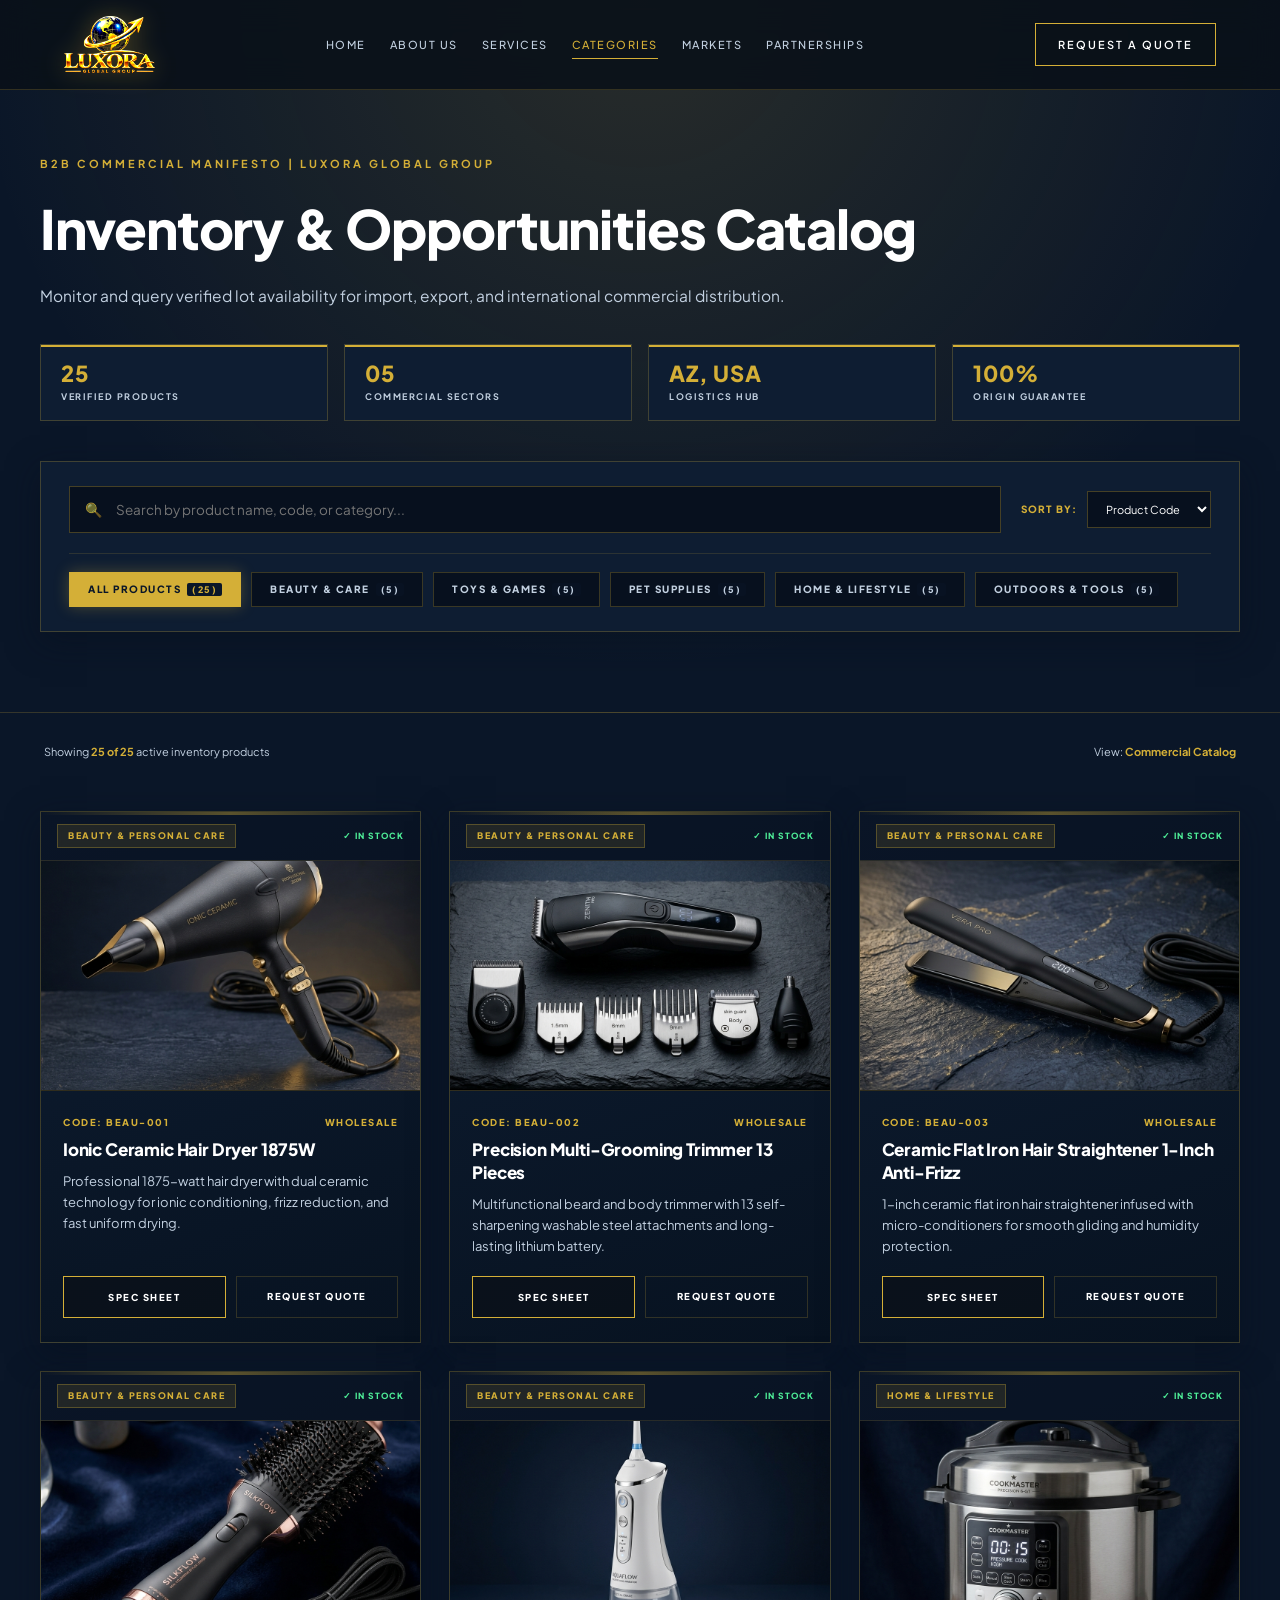
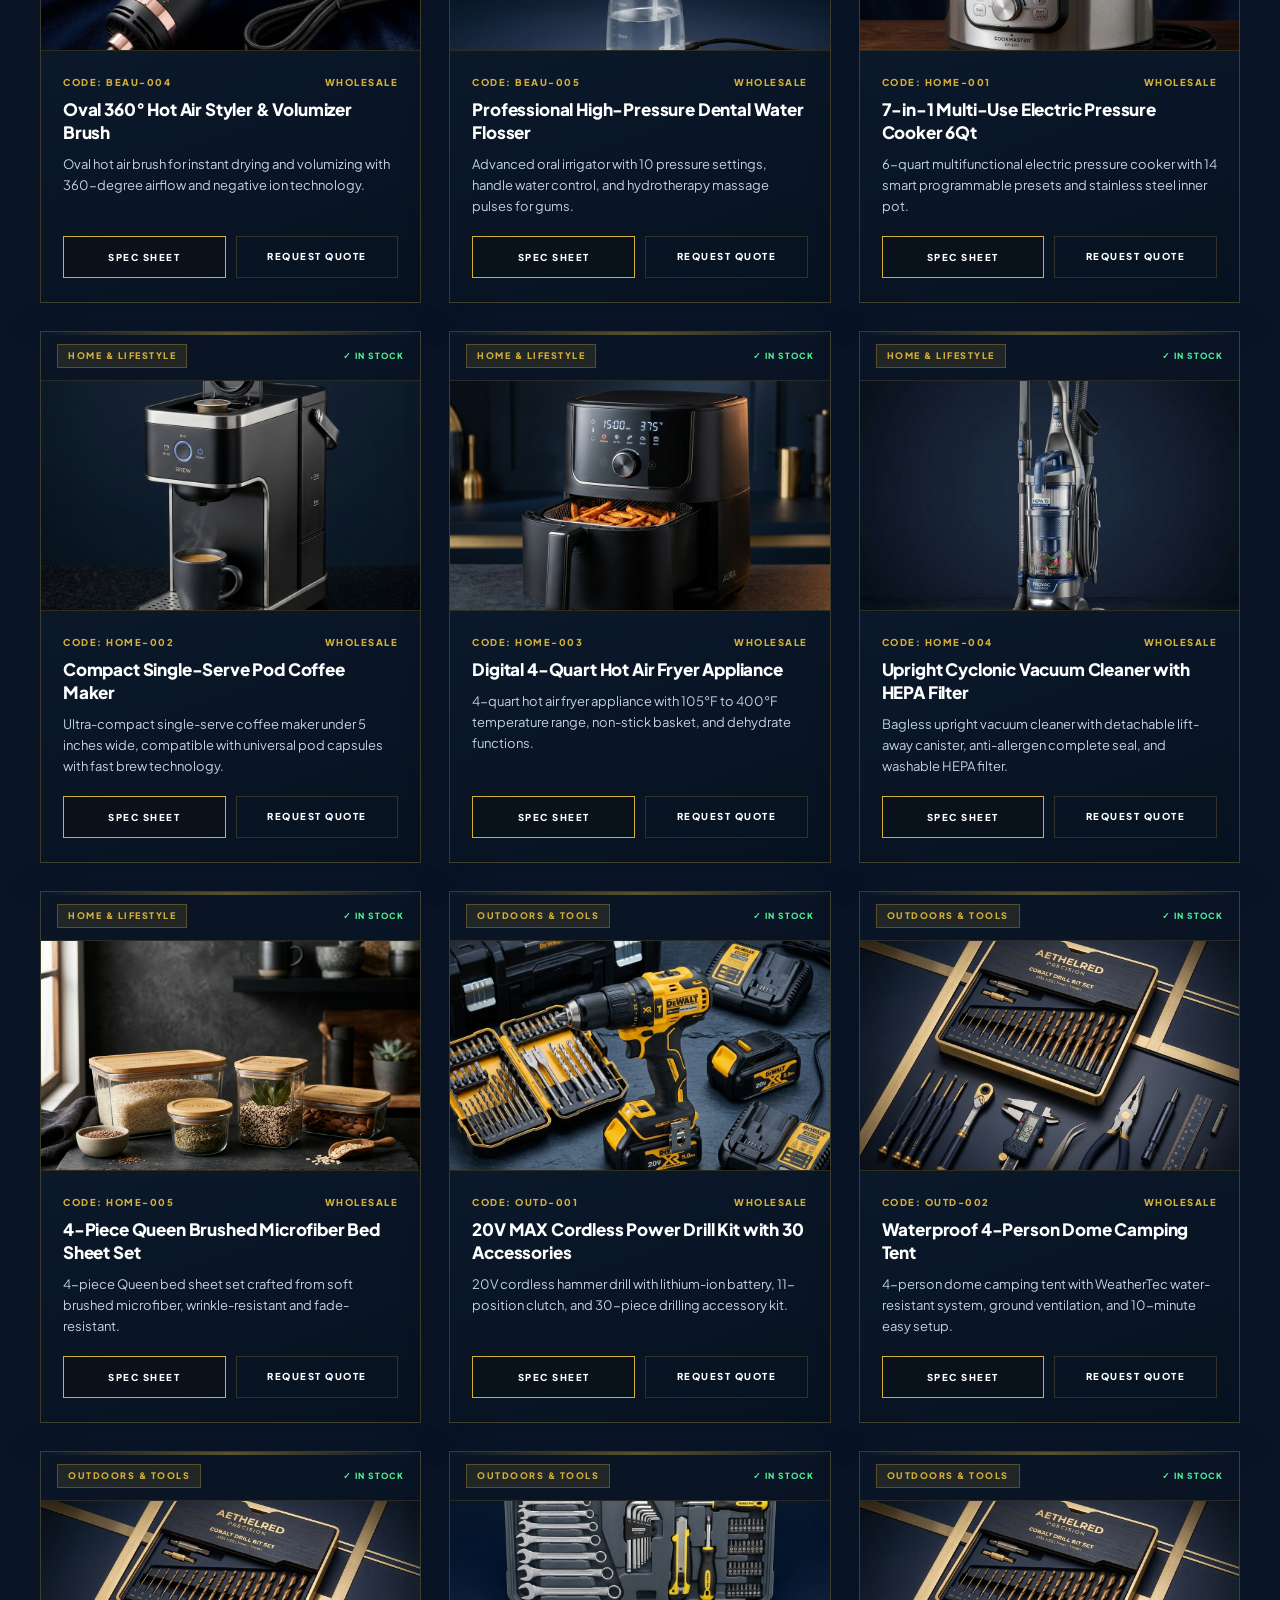
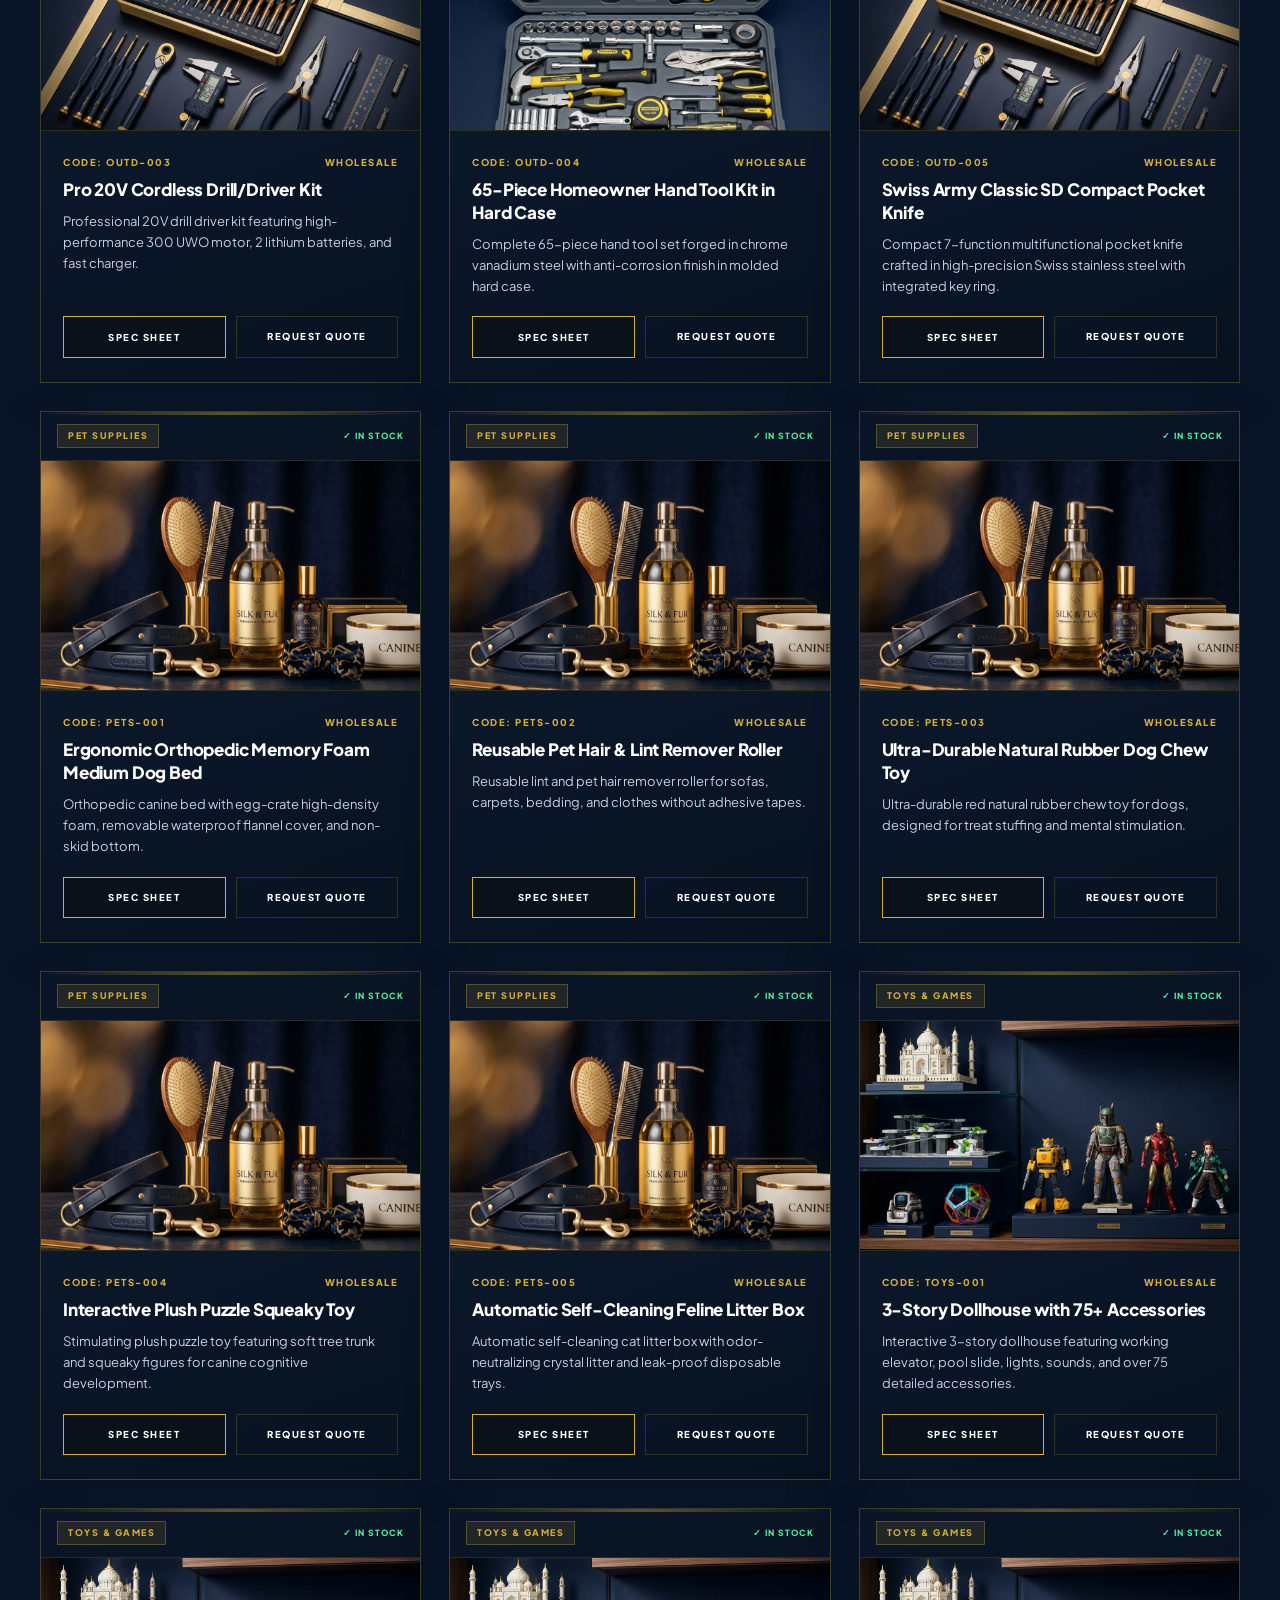
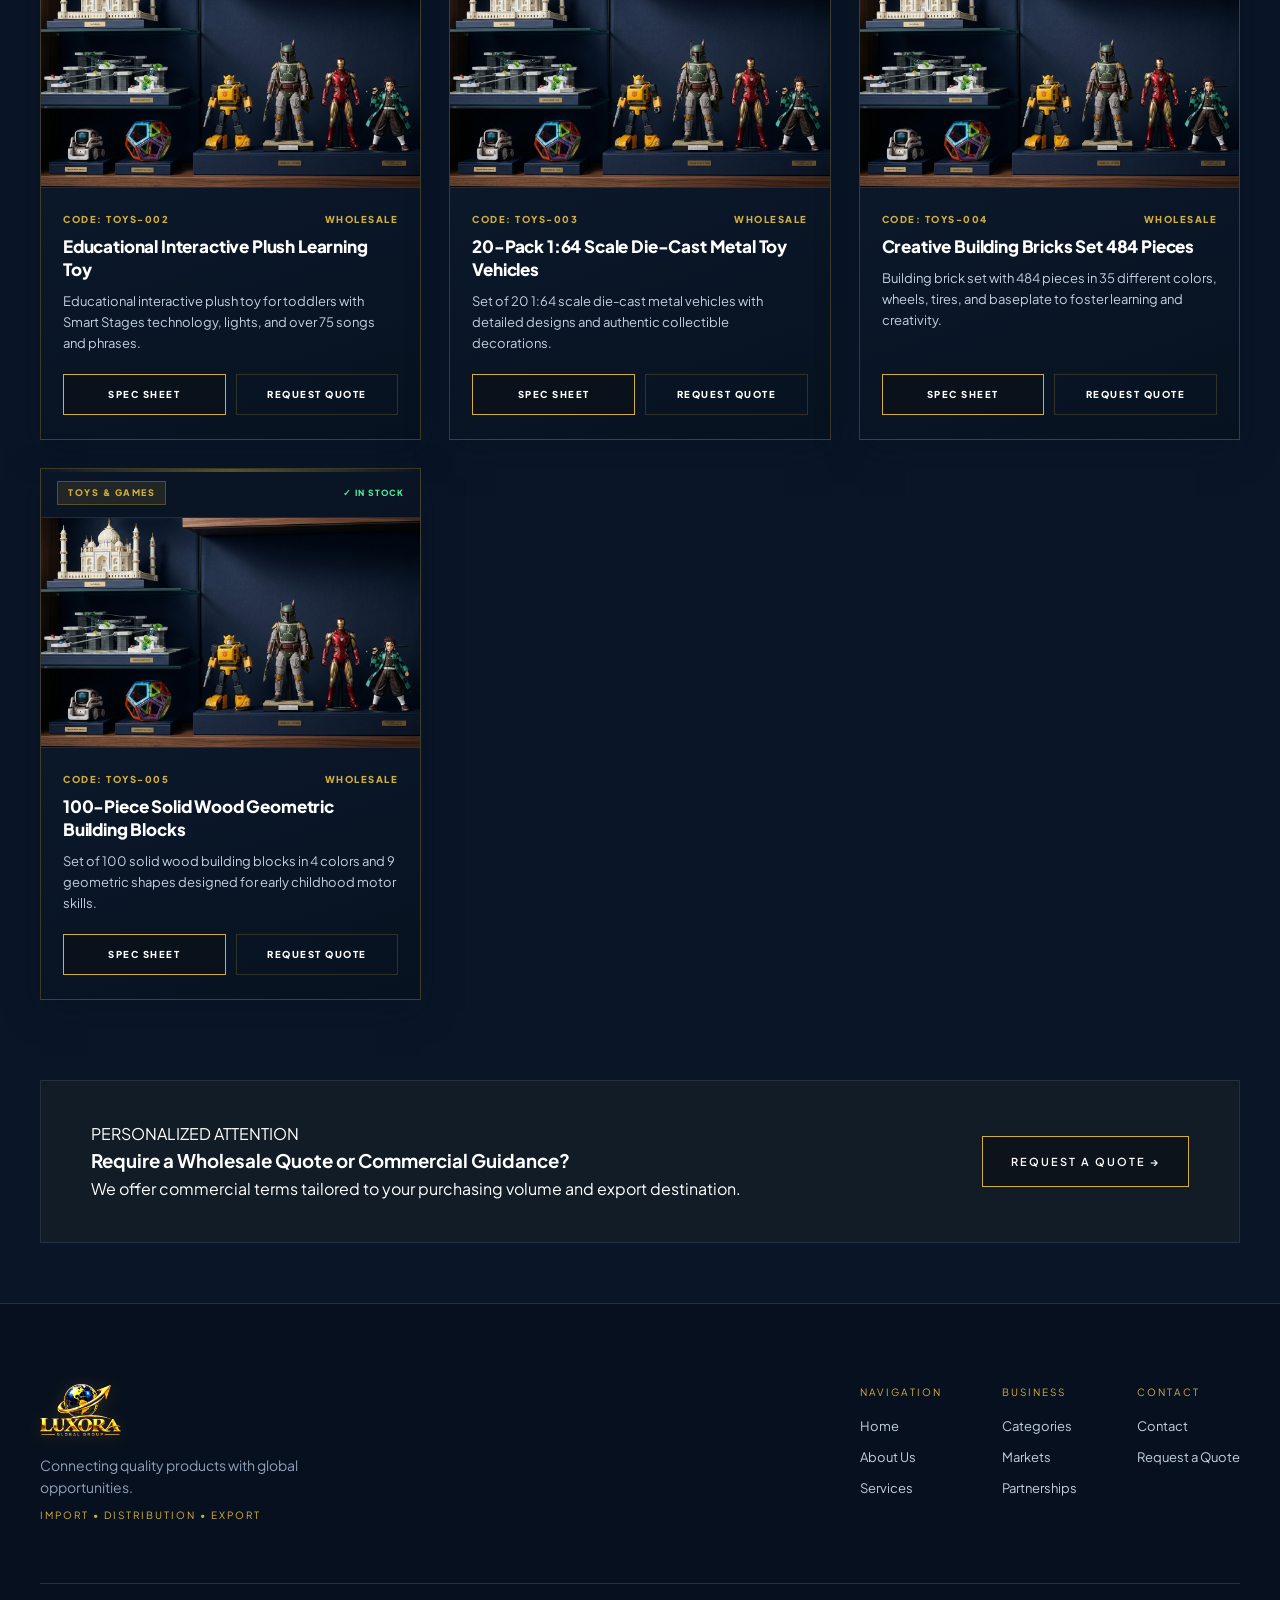
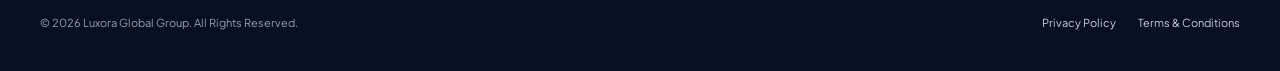
==== catalog.html @ 6895c89e "Deploy Luxora Global Group website with Vercel configuration" ====
<!DOCTYPE html>
<html lang="en">
<head>
    <meta charset="UTF-8">
    <meta name="viewport" content="width=device-width, initial-scale=1.0">
    <title>Commercial Product Catalog | Luxora Global Group</title>
    <meta name="description" content="Explore verified wholesale inventory product lots available for international distribution and export across Beauty, Toys, Pet Supplies, Home & Lifestyle, and Tools.">
    <link rel="preconnect" href="https://fonts.googleapis.com">
    <link rel="preconnect" href="https://fonts.gstatic.com" crossorigin>
    <link href="https://fonts.googleapis.com/css2?family=Plus+Jakarta+Sans:wght@400;500;600;700;800&display=swap" rel="stylesheet">
    <link rel="stylesheet" href="css/style.css">
</head>
<body>

    <!-- =========================================
         NAVBAR
    ========================================== -->
    <header class="navbar" id="navbar">
        <a href="index.html" class="logo">
            <img src="assets/logo.png" alt="Luxora Global Group">
        </a>

        <nav class="nav-links">
            <a href="index.html#home">HOME</a>
            <a href="index.html#about">ABOUT US</a>
            <a href="index.html#services">SERVICES</a>
            <a href="catalog.html" class="active">CATEGORIES</a>
            <a href="index.html#markets">MARKETS</a>
            <a href="index.html#partners">PARTNERSHIPS</a>
        </nav>

        <a href="contact.html" class="nav-cta">
            REQUEST A QUOTE
        </a>

        <button class="menu-toggle" id="menuToggle" aria-label="Open menu" aria-expanded="false">
            <span></span>
            <span></span>
        </button>
    </header>

    <!-- =========================================
         MOBILE MENU
    ========================================== -->
    <div class="mobile-menu" id="mobileMenu">
        <a href="index.html#home">HOME</a>
        <a href="index.html#about">ABOUT US</a>
        <a href="index.html#services">SERVICES</a>
        <a href="catalog.html">CATEGORIES</a>
        <a href="index.html#markets">MARKETS</a>
        <a href="index.html#partners">PARTNERSHIPS</a>
        <a href="contact.html" class="mobile-cta">
            REQUEST A QUOTE
        </a>
    </div>

    <main>
        <!-- CATALOG HERO SECTION -->
        <section class="catalog-hero">
            <div class="section-container">
                <span class="section-number">B2B COMMERCIAL MANIFESTO | LUXORA GLOBAL GROUP</span>
                <h1>
                    Inventory & Opportunities Catalog
                </h1>
                <p style="color: var(--gray-light); max-width: 800px; margin-top: 12px; font-size: 15.5px; line-height: 1.7;">
                    Monitor and query verified lot availability for import, export, and international commercial distribution.
                </p>

                <!-- KPI COUNTER BAR -->
                <div class="catalog-stats-row">
                    <div class="catalog-stat-card">
                        <div class="catalog-stat-val">25</div>
                        <div class="catalog-stat-lbl">Verified Products</div>
                    </div>
                    <div class="catalog-stat-card">
                        <div class="catalog-stat-val">05</div>
                        <div class="catalog-stat-lbl">Commercial Sectors</div>
                    </div>
                    <div class="catalog-stat-card">
                        <div class="catalog-stat-val">AZ, USA</div>
                        <div class="catalog-stat-lbl">Logistics Hub</div>
                    </div>
                    <div class="catalog-stat-card">
                        <div class="catalog-stat-val">100%</div>
                        <div class="catalog-stat-lbl">Origin Guarantee</div>
                    </div>
                </div>

                <!-- COMMERCIAL CONTROL CONSOLE TOOLBAR -->
                <div class="catalog-toolbar">
                    <div class="catalog-toolbar-top">
                        <div class="search-box">
                            <input type="text" id="searchInput" placeholder="Search by product name, code, or category..." aria-label="Search products">
                        </div>
                        <div class="catalog-sort-box">
                            <label for="sortSelect">Sort by:</label>
                            <select id="sortSelect">
                                <option value="sku">Product Code</option>
                                <option value="name">Name (A-Z)</option>
                                <option value="category">Category</option>
                            </select>
                        </div>
                    </div>

                    <div class="category-pills" id="categoryPills">
                        <!-- Category pills dynamically rendered by js/catalog.js -->
                    </div>
                </div>
            </div>
        </section>

        <!-- PRODUCTS SECTION -->
        <section class="section" style="padding-top: 30px;">
            <div class="section-container">
                <!-- STATUS BAR -->
                <div class="catalog-status-bar">
                    <span id="resultsCount">Showing <strong>25 of 25</strong> available products</span>
                    <span>View: <strong>Commercial Catalog</strong></span>
                </div>

                <div class="catalog-grid" id="catalogGrid">
                    <!-- Products dynamically rendered by js/catalog.js -->
                </div>

                <!-- COMMERCIAL QUOTE CALLOUT BANNER -->
                <div class="categories-cta" style="margin-top: 40px; margin-bottom: 60px;">
                    <div class="categories-cta-content">
                        <span class="categories-badge">PERSONALIZED ATTENTION</span>
                        <h3>Require a Wholesale Quote or Commercial Guidance?</h3>
                        <p>We offer commercial terms tailored to your purchasing volume and export destination.</p>
                    </div>
                    <a href="contact.html" class="btn btn-primary">REQUEST A QUOTE →</a>
                </div>
            </div>
        </section>
    </main>

    <!-- SPECIFICATION SHEET & PRODUCT DETAIL MODAL -->
    <div class="datasheet-modal" id="datasheetModal" role="dialog" aria-modal="true">
        <div class="modal-content">
            <button class="close-modal" id="closeModal" aria-label="Close specification sheet">&times;</button>

            <div style="display: flex; justify-content: space-between; align-items: center; border-bottom: 1px solid rgba(212, 175, 55, 0.25); padding-bottom: 12px; margin-bottom: 20px;">
                <span style="font-family: var(--font-mono); font-size: 10px; font-weight: 800; color: var(--gold); letter-spacing: 2px; text-transform: uppercase;">
                    B2B INVENTORY SPECIFICATION SHEET
                </span>
                <span style="font-family: var(--font-mono); font-size: 10px; font-weight: 800; color: var(--white); background: rgba(212, 175, 55, 0.15); border: 1px solid rgba(212, 175, 55, 0.3); padding: 3px 8px;" id="modalSku">
                    SKU-0000
                </span>
            </div>
            
            <div class="modal-img-container">
                <img id="modalImg" src="" alt="Product image">
            </div>

            <div class="modal-header">
                <h2 style="color: var(--white); font-size: 22px; font-family: var(--font-serif); font-weight: 800; margin-top: 4px; line-height: 1.3;" id="modalTitle">
                    Product Name
                </h2>
            </div>
            
            <p style="color: var(--gray-light); font-size: 13.5px; line-height: 1.6; margin-bottom: 20px;" id="modalDesc">
                Full description of inventory product.
            </p>
            
            <table class="modal-table">
                <tbody>
                    <tr>
                        <th>Commercial Category</th>
                        <td id="modalCategory">-</td>
                    </tr>
                    <tr>
                        <th>Internal Product Code</th>
                        <td id="modalCodeDisplay">-</td>
                    </tr>
                    <tr>
                        <th>ASIN / Ref Number</th>
                        <td id="modalAsin">-</td>
                    </tr>
                    <tr>
                        <th>Factory Condition</th>
                        <td id="modalCondition">New / Factory Sealed</td>
                    </tr>
                    <tr>
                        <th>Commercial Packaging</th>
                        <td id="modalPackaging">Original Distribution Box</td>
                    </tr>
                    <tr>
                        <th>Availability</th>
                        <td style="color: var(--gold); font-weight: 700;">Verified Inventory in Dispatch Center</td>
                    </tr>
                    <tr>
                        <th>Commercial Terms</th>
                        <td>Wholesale Sale / International Export</td>
                    </tr>
                </tbody>
            </table>

            <div style="margin-top: 25px; display: flex; gap: 15px;">
                <a href="contact.html" id="modalQuoteBtn" class="btn btn-primary" style="flex: 1; text-align: center; font-family: var(--font-mono); font-size: 10.5px; letter-spacing: 1.5px;">
                    REQUEST QUOTE FOR THIS LOT →
                </a>
            </div>
        </div>
    </div>

    <!-- =========================================
         FOOTER
    ========================================== -->
    <footer class="footer">
        <div class="section-container">
            <div class="footer-top">
                <div class="footer-brand">
                    <img src="assets/logo.png" alt="Luxora Global Group">
                    <p>
                        Connecting quality products with global opportunities.
                    </p>
                    <span style="display: block; margin-top: 8px; color: var(--gold); font-size: 10px; letter-spacing: 2px; text-transform: uppercase;">
                        IMPORT • DISTRIBUTION • EXPORT
                    </span>
                </div>

                <div class="footer-links">
                    <div>
                        <span>NAVIGATION</span>
                        <a href="index.html#home">Home</a>
                        <a href="index.html#about">About Us</a>
                        <a href="index.html#services">Services</a>
                    </div>

                    <div>
                        <span>BUSINESS</span>
                        <a href="catalog.html">Categories</a>
                        <a href="index.html#markets">Markets</a>
                        <a href="index.html#partners">Partnerships</a>
                    </div>

                    <div>
                        <span>CONTACT</span>
                        <a href="contact.html">Contact</a>
                        <a href="contact.html">Request a Quote</a>
                    </div>
                </div>
            </div>

            <div class="footer-bottom">
                <span>
                    © 2026 Luxora Global Group. All Rights Reserved.
                </span>
                <div>
                    <a href="#">Privacy Policy</a>
                    <a href="#">Terms & Conditions</a>
                </div>
            </div>
        </div>
    </footer>

    <script src="js/main.js"></script>
    <script src="js/catalog.js"></script>
</body>
</html>
---- css/style.css ----
@import url('https://fonts.googleapis.com/css2?family=Plus+Jakarta+Sans:wght@400;500;600;700;800&display=swap');

/* =========================================
   MARITIME MANIFEST & TRADE GRID DESIGN SYSTEM
   100% Unified Corporate Typography: Plus Jakarta Sans
========================================= */

:root {
    /* Official Luxora Business Card Deep Royal Midnight Navy */
    --black: #0a1628;
    --black-soft: #07101e;
    --black-card: #0e1d32;

    /* Text System */
    --white: #ffffff;
    --gray: #8ea0b8;
    --gray-light: #c2d0e0;

    /* Official Luxora Business Card Gold Accent */
    --gold: #d4af37;
    --gold-light: #e5c365;

    /* Official Business Card Hairline Dividers */
    --border: rgba(212, 175, 55, 0.2);

    --container: 1280px;

    /* 100% UNIFIED FONT SYSTEM */
    --font-serif: 'Plus Jakarta Sans', sans-serif;
    --font-sans: 'Plus Jakarta Sans', sans-serif;
    --font-mono: 'Plus Jakarta Sans', sans-serif;
}


/* =========================================
   RESET & TYPOGRAPHY
========================================= */

* {
    margin: 0;
    padding: 0;
    box-sizing: border-box;
}

html {
    scroll-behavior: smooth;
    color-scheme: dark;
}

body {
    font-family: var(--font-sans);
    background: var(--black);
    color: var(--white);
    overflow-x: hidden;
    line-height: 1.6;
    color-scheme: dark;
}

body.menu-open {
    overflow: hidden;
}

a {
    color: inherit;
    text-decoration: none;
}

button,
input,
textarea,
select {
    font-family: inherit;
}

img {
    max-width: 100%;
    display: block;
}

/* ABSOLUTE GLOBAL SAFEGUARD AGAINST GIANT LOGO EXPLOSION */
img[src*="logo.png"] {
    max-height: 56px !important;
    max-width: 240px !important;
    width: auto !important;
    height: auto !important;
    object-fit: contain !important;
}

/* =========================================
   CONTAINER & SCROLL ANCHORS
========================================= */

.section,
section[id],
.partner-banner,
#home,
#about,
#services,
#categories,
#markets,
#partners,
#alliances,
#contact {
    scroll-margin-top: 110px;
}

.section-container {
    width: min(
        calc(100% - 80px),
        var(--container)
    );
    margin: 0 auto;
}

/* =========================================
   NAVBAR (MANIFEST TECHNICAL HEADER)
========================================= */

.navbar {
    position: fixed;
    top: 0;
    left: 0;
    right: 0;
    height: 90px;
    z-index: 1000;
    display: flex;
    align-items: center;
    justify-content: space-between;
    padding: 0 5%;
    background: rgba(10, 17, 24, 0.88);
    backdrop-filter: blur(16px);
    border-bottom: 1px solid var(--border);
    transition: background 0.3s ease, height 0.3s ease, border-color 0.3s ease;
}

.navbar.scrolled {
    height: 76px;
    background: rgba(6, 11, 16, 0.96);
    border-bottom-color: rgba(201, 162, 75, 0.3);
}

.logo {
    display: flex;
    align-items: center;
    gap: 12px;
    text-decoration: none;
    transition: transform 0.3s ease;
}

.logo:hover {
    transform: scale(1.02);
}

.logo img {
    height: 58px !important;
    width: auto !important;
    max-height: 58px !important;
    max-width: 280px !important;
    object-fit: contain !important;
    display: block !important;
    filter: brightness(1.2) contrast(1.15) drop-shadow(0 2px 12px rgba(212, 175, 55, 0.4));
    transition: height 0.3s ease, filter 0.3s ease, transform 0.3s ease;
}

.navbar.scrolled .logo img {
    height: 48px !important;
    max-height: 48px !important;
}

.nav-links {
    display: flex;
    align-items: center;
    gap: 24px;
}

.nav-links a {
    font-family: var(--font-mono);
    font-size: 11px;
    font-weight: 500;
    letter-spacing: 1.5px;
    text-transform: uppercase;
    color: var(--gray-light);
    transition: color 0.3s ease;
    position: relative;
    padding: 6px 0;
    white-space: nowrap;
}

.nav-links a:hover,
.nav-links a.active {
    color: var(--gold);
}

.nav-links a::after {
    content: '';
    position: absolute;
    bottom: 0;
    left: 0;
    width: 0;
    height: 1px;
    background: var(--gold);
    transition: width 0.3s ease;
}

.nav-links a:hover::after,
.nav-links a.active::after {
    width: 100%;
}

/* Redesigned Manifest CTA Button (Outlined, Monospace & Square Corner) */
.nav-cta {
    font-family: var(--font-mono);
    font-size: 11px;
    font-weight: 600;
    letter-spacing: 2px;
    text-transform: uppercase;
    background: rgba(10, 17, 24, 0.6);
    color: var(--white);
    padding: 12px 22px;
    border: 1px solid var(--gold);
    border-radius: 0;
    transition: all 0.3s ease;
    display: inline-flex;
    align-items: center;
    gap: 8px;
}

.nav-cta:hover {
    background: rgba(212, 175, 55, 0.15);
    border-color: var(--gold-light);
    color: var(--gold-light);
    transform: translateY(-2px);
    box-shadow: 0 0 20px rgba(212, 175, 55, 0.2);
}

/* Mobile Menu Toggle */
.menu-toggle {
    display: none;
    flex-direction: column;
    gap: 6px;
    background: none;
    border: none;
    cursor: pointer;
    padding: 8px;
    z-index: 1002;
}

.menu-toggle span {
    width: 24px;
    height: 2px;
    background: var(--white);
    transition: transform 0.3s ease, opacity 0.3s ease;
}

.menu-toggle.active span:nth-child(1) {
    transform: translateY(8px) rotate(45deg);
}

.menu-toggle.active span:nth-child(2) {
    opacity: 0;
}

.menu-toggle.active span:nth-child(3) {
    transform: translateY(-8px) rotate(-45deg);
}

.mobile-menu {
    position: fixed;
    top: 0;
    right: 0;
    width: 300px;
    height: 100vh;
    background: var(--black-soft);
    border-left: 1px solid var(--border);
    padding: 110px 40px 40px;
    display: flex;
    flex-direction: column;
    gap: 20px;
    z-index: 1001;
    transform: translateX(100%);
    transition: transform 0.3s ease;
}

.mobile-menu.active {
    transform: translateX(0);
}

.mobile-menu a {
    font-family: var(--font-mono);
    font-size: 12px;
    letter-spacing: 2px;
    text-transform: uppercase;
    color: var(--white);
    padding: 12px 0;
    border-bottom: 1px solid var(--border);
}

.mobile-menu a:hover {
    color: var(--gold);
}

.mobile-menu .mobile-cta {
    margin-top: 20px;
    background: transparent;
    border: 1px solid var(--gold);
    color: var(--white);
    font-family: var(--font-mono);
    text-align: center;
    padding: 14px;
}

/* =========================================
   MANIFEST BUTTON SYSTEM (SQUARE & OUTLINED)
========================================= */

.btn {
    display: inline-flex;
    align-items: center;
    justify-content: center;
    gap: 10px;
    font-family: var(--font-mono);
    font-size: 11px;
    font-weight: 600;
    letter-spacing: 2px;
    text-transform: uppercase;
    padding: 16px 28px;
    border-radius: 0;
    cursor: pointer;
    transition: all 0.3s ease;
}

.btn-primary {
    background: rgba(10, 17, 24, 0.7);
    color: var(--white);
    border: 1px solid var(--gold);
    position: relative;
}

.btn-primary:hover {
    background: rgba(212, 175, 55, 0.15);
    border-color: var(--gold-light);
    color: var(--gold-light);
    transform: translateY(-2px);
    box-shadow: 0 0 20px rgba(212, 175, 55, 0.2);
}

.btn-outline {
    background: transparent;
    border: 1px solid var(--border);
    color: var(--white);
}

.btn-outline:hover {
    border-color: var(--gold);
    color: var(--gold);
    transform: translateY(-2px);
}

/* =========================================
   SECTION HEADINGS (SOBER FRAUNCES SERIF)
========================================= */

.section-number {
    font-family: var(--font-mono);
    font-size: 11px;
    font-weight: 700;
    letter-spacing: 3px;
    color: var(--gold);
    text-transform: uppercase;
    display: block;
    margin-bottom: 12px;
}

.section-heading h2 {
    font-family: var(--font-sans);
    font-size: clamp(32px, 4vw, 52px);
    font-weight: 800;
    color: var(--white);
    line-height: 1.15;
    letter-spacing: -0.025em;
}

.section-heading h2 span {
    display: block;
    font-family: var(--font-sans);
    font-style: normal;
    font-weight: 800;
    color: var(--gold);
    margin-top: 4px;
}

.section-heading.centered {
    text-align: center;
    max-width: 800px;
    margin: 0 auto 50px auto;
}

.section-heading p {
    color: var(--gray);
    font-size: 16px;
    margin-top: 15px;
    line-height: 1.7;
}

/* =========================================
   HERO SECTION (TECHNICAL MANIFEST & CLEAN GRID)
========================================= */

.hero {
    min-height: 100vh;
    position: relative;
    display: flex;
    align-items: center;
    padding: 160px 8% 120px;
    overflow: hidden;
    background-color: #0a1628;
    background-image:
        linear-gradient(90deg, #0a1628 0%, #0a1628 30%, rgba(10, 22, 40, 0.65) 60%, rgba(10, 22, 40, 0.15) 100%),
        linear-gradient(180deg, rgba(10, 22, 40, 0.2) 0%, rgba(10, 22, 40, 0.7) 100%),
        url('../assets/warehouse_bg.jpg');
    background-position: center right;
    background-size: cover;
    background-repeat: no-repeat;
}

.hero-glow {
    position: absolute;
    inset: 0;
    background-image: linear-gradient(rgba(212, 175, 55, 0.04) 1px, transparent 1px),
                      linear-gradient(90deg, rgba(212, 175, 55, 0.04) 1px, transparent 1px);
    background-size: 60px 60px;
    pointer-events: none;
}

.hero-container {
    display: block;
    position: relative;
    z-index: 5;
    width: 100%;
}

.hero-content {
    position: relative;
    z-index: 5;
    max-width: 840px;
}

/* Hero Monospace Metadata Badge */
.hero-metadata-badge {
    display: inline-flex;
    align-items: center;
    gap: 12px;
    font-family: var(--font-mono);
    font-size: 10px;
    font-weight: 600;
    letter-spacing: 2px;
    color: var(--gold);
    background: rgba(10, 17, 24, 0.85);
    border: 1px solid var(--border);
    padding: 6px 14px;
    margin-bottom: 24px;
    text-transform: uppercase;
}

.hero-metadata-badge span {
    color: var(--gray-light);
}

.eyebrow {
    font-family: var(--font-mono);
    font-size: 11px;
    font-weight: 700;
    letter-spacing: 4px;
    color: var(--gold);
    margin-bottom: 24px;
    text-transform: uppercase;
}

/* Executive Corporate Sans Headline (Plus Jakarta Sans Heavy 800) */
.hero h1 {
    font-family: var(--font-sans);
    font-size: clamp(38px, 4.8vw, 64px);
    line-height: 1.1;
    font-weight: 800;
    color: var(--white);
    letter-spacing: -0.03em;
}

.hero h1 span {
    display: block;
    font-family: var(--font-sans);
    font-style: normal;
    font-weight: 800;
    color: var(--gold);
    margin-top: 6px;
}

.hero-text {
    max-width: 660px;
    margin-top: 25px;
    color: var(--gray-light);
    font-size: 17px;
    line-height: 1.8;
}

.hero-actions {
    display: flex;
    gap: 16px;
    margin-top: 38px;
    flex-wrap: wrap;
}

.hero-network {
    display: none;
}


.hero-text {
    max-width: 660px;
    margin-top: 25px;
    color: var(--gray-light);
    font-size: 17px;
    line-height: 1.8;
}

.hero-actions {
    display: flex;
    gap: 16px;
    margin-top: 38px;
    flex-wrap: wrap;
}

/* Technical Trade Grid Visual (No Generic Circles!) */
.hero-network {
    position: absolute;
    right: -60px;
    top: 50%;
    width: 640px;
    height: 640px;
    transform: translateY(-50%);
    opacity: 0.75;
    pointer-events: none;
    border: 1px solid var(--border);
    background: rgba(17, 28, 38, 0.4);
    backdrop-filter: blur(4px);
    padding: 40px;
    display: flex;
    flex-direction: column;
    justify-content: space-between;
}

.hero-network::before {
    content: 'AZ • USA [ 33.4484° N, 112.0740° W ] // B2B CORRIDOR';
    font-family: var(--font-mono);
    font-size: 9px;
    letter-spacing: 2px;
    color: var(--gold);
    border-bottom: 1px solid var(--border);
    padding-bottom: 12px;
}

.hero-network::after {
    content: 'CARIBBEAN BASIN // DISTRIBUTION NETWORK ACTIVE';
    font-family: var(--font-mono);
    font-size: 9px;
    letter-spacing: 2px;
    color: var(--gray);
    border-top: 1px solid var(--border);
    padding-top: 12px;
}

.network-line {
    position: absolute;
    background: rgba(201, 162, 75, 0.25);
}

.line-one { left: 10%; top: 35%; width: 80%; height: 1px; }
.line-two { left: 45%; top: 10%; width: 1px; height: 80%; }
.line-three { left: 20%; top: 25%; width: 60%; height: 1px; transform: rotate(25deg); }

.network-point {
    position: absolute;
    width: 6px;
    height: 6px;
    border-radius: 50%;
    background: var(--gold);
    box-shadow: 0 0 14px var(--gold);
}

.point-one { left: 25%; top: 35%; }
.point-two { left: 65%; top: 55%; }
.point-three { left: 45%; top: 75%; }

/* Hero Bottom Ticker Bar */
.hero-bottom {
    position: absolute;
    bottom: 0;
    left: 0;
    right: 0;
    background: rgba(6, 11, 16, 0.96);
    border-top: 1px solid var(--border);
    display: flex;
    justify-content: space-around;
    padding: 16px 5%;
    font-family: var(--font-mono);
    font-size: 11px;
    letter-spacing: 2px;
    text-transform: uppercase;
}

.hero-bottom div {
    display: flex;
    align-items: center;
    gap: 10px;
    color: var(--gray-light);
}

.hero-bottom strong {
    color: var(--gold);
    font-weight: 700;
}

/* =========================================
   SOBRE NOSOTROS / ABOUT LUXORA REFINED
========================================= */

.about {
    padding: 100px 0;
    background: var(--black-soft);
    border-top: 1px solid var(--border);
    border-bottom: 1px solid var(--border);
}

.about-grid {
    display: grid;
    grid-template-columns: 1.15fr 0.85fr;
    gap: 50px;
    align-items: flex-start;
    margin-top: 35px;
}

.about-main p {
    color: var(--gray-light);
    font-size: 16px;
    line-height: 1.8;
    margin-bottom: 20px;
}

.about-main p.large-text {
    font-size: 20px;
    font-weight: 500;
    color: var(--white);
    line-height: 1.63;
}

.about-indicators {
    display: flex;
    flex-direction: column;
    gap: 16px;
    margin-top: 36px;
    padding-top: 28px;
    border-top: 1px solid var(--border);
}

.indicator-card {
    background: var(--black-card);
    border: 1px solid var(--border);
    padding: 20px 24px;
    transition: transform 0.3s ease, border-color 0.3s ease, background 0.3s ease;
}

.indicator-card:hover {
    border-color: var(--gold);
    background: #132642;
    transform: translateX(4px);
}

.indicator-header {
    display: flex;
    align-items: center;
    gap: 14px;
    margin-bottom: 8px;
}

.indicator-number {
    font-family: var(--font-sans);
    font-size: 11px;
    font-weight: 800;
    color: var(--gold);
    background: rgba(212, 175, 55, 0.12);
    border: 1px solid rgba(212, 175, 55, 0.3);
    padding: 4px 10px;
    letter-spacing: 1.5px;
    flex-shrink: 0;
}

.indicator-header strong {
    font-family: var(--font-sans);
    color: var(--white);
    font-size: 14px;
    font-weight: 800;
    letter-spacing: 1.5px;
}

.indicator-card p {
    color: var(--gray);
    font-size: 13.5px;
    line-height: 1.6;
    margin-bottom: 0 !important;
}

/* Authentic Worker Operations Showcase */
.about-worker-showcase {
    position: relative;
    width: 100%;
}

.worker-image-frame {
    position: relative;
    border: 1px solid var(--gold);
    box-shadow: 0 20px 50px rgba(7, 16, 30, 0.85), 0 0 30px rgba(212, 175, 55, 0.15);
    overflow: hidden;
    height: 540px;
    background: var(--black-card);
}

.worker-image-frame img {
    width: 100%;
    height: 100%;
    object-fit: cover;
    object-position: center;
    display: block;
    filter: contrast(1.08) brightness(1.03) saturate(1.05);
    transition: transform 0.6s cubic-bezier(0.16, 1, 0.3, 1), filter 0.6s ease;
}

.worker-image-frame:hover img {
    transform: scale(1.03);
    filter: contrast(1.1) brightness(1.05) saturate(1.08);
}

.worker-image-badge {
    position: absolute;
    bottom: 20px;
    left: 20px;
    right: 20px;
    background: rgba(10, 22, 40, 0.92);
    backdrop-filter: blur(12px);
    border: 1px solid var(--gold);
    padding: 14px 20px;
    display: flex;
    align-items: center;
    gap: 10px;
    z-index: 3;
}

.worker-image-badge strong {
    font-size: 11px;
    font-weight: 800;
    color: var(--white);
    letter-spacing: 1.5px;
}

.visual-node span {
    font-family: var(--font-mono);
    font-size: 10px;
    font-weight: 700;
    letter-spacing: 2px;
    color: var(--white);
}

.visual-node.node-usa { align-self: flex-start; }
.visual-node.node-caribbean { align-self: center; margin-left: 30px; }
.visual-node.node-global { align-self: flex-end; }

.visual-specs {
    display: flex;
    justify-content: space-between;
    font-family: var(--font-mono);
    font-size: 9px;
    letter-spacing: 1.5px;
    color: var(--gray);
    border-top: 1px solid var(--border);
    padding-top: 14px;
    z-index: 2;
}

/* Executive Corporate Strategy Cards (Mission & Vision) */
.corporate-strategy-grid {
    display: grid;
    grid-template-columns: 1fr 1fr;
    gap: 40px;
    margin-top: 70px;
    padding-top: 50px;
    border-top: 1px solid var(--border);
}

.strategy-card {
    background: var(--black-card);
    border: 1px solid var(--border);
    border-top: 3px solid var(--gold);
    padding: 36px;
    display: flex;
    flex-direction: column;
    gap: 28px;
    transition: transform 0.3s ease, border-color 0.3s ease, box-shadow 0.3s ease;
}

.strategy-card:hover {
    transform: translateY(-4px);
    border-color: var(--gold);
    box-shadow: 0 16px 36px rgba(7, 16, 30, 0.6);
}

.strategy-card-header {
    display: flex;
    flex-direction: column;
    gap: 8px;
    border-bottom: 1px solid var(--border);
    padding-bottom: 20px;
}

.strategy-number {
    font-family: var(--font-sans);
    font-size: 10px;
    font-weight: 800;
    letter-spacing: 2px;
    color: var(--gold);
}

.strategy-card-header h3 {
    font-family: var(--font-sans);
    font-size: 26px;
    font-weight: 800;
    color: var(--white);
    letter-spacing: -0.02em;
}

.strategy-verbatim-body {
    display: flex;
    flex-direction: column;
    gap: 16px;
}

.strategy-text-item {
    display: flex;
    gap: 14px;
    align-items: flex-start;
    padding-bottom: 14px;
    border-bottom: 1px solid rgba(212, 175, 55, 0.08);
}

.strategy-text-item:last-child {
    border-bottom: none;
    padding-bottom: 0;
}

.pillar-bullet {
    color: var(--gold);
    font-size: 12px;
    margin-top: 3px;
    flex-shrink: 0;
}

.strategy-text-item p {
    font-size: 14.5px;
    color: var(--gray-light);
    line-height: 1.7;
    margin: 0 !important;
}

/* Executive Asymmetric Split Header */
.section-heading-split {
    display: grid;
    grid-template-columns: 1.1fr 0.9fr;
    gap: 60px;
    align-items: flex-end;
    padding-bottom: 36px;
    border-bottom: 1px solid var(--border);
    margin-bottom: 40px;
}

.heading-split-left h2 {
    font-family: var(--font-sans);
    font-size: clamp(30px, 3.5vw, 44px);
    font-weight: 800;
    color: var(--white);
    line-height: 1.15;
    letter-spacing: -0.02em;
    margin-top: 10px;
}

.heading-split-left h2 span {
    display: block;
    color: var(--gold);
}

.heading-split-right {
    display: flex;
    flex-direction: column;
    gap: 16px;
}

.heading-split-right p {
    font-size: 15px;
    color: var(--gray-light);
    line-height: 1.7;
    margin: 0;
}

.heading-split-metrics {
    display: flex;
    gap: 30px;
    margin-top: 4px;
    padding-top: 14px;
    border-top: 1px solid rgba(212, 175, 55, 0.12);
}

.metric-item {
    display: flex;
    flex-direction: column;
    gap: 2px;
}

.metric-item span {
    font-family: var(--font-sans);
    font-size: 9px;
    font-weight: 800;
    letter-spacing: 1.5px;
    color: var(--gray);
}

.metric-item strong {
    font-family: var(--font-sans);
    font-size: 13px;
    font-weight: 700;
    color: var(--gold);
}

@media (max-width: 992px) {
    .section-heading-split {
        grid-template-columns: 1fr;
        gap: 24px;
        align-items: flex-start;
    }
}

/* =========================================
   SERVICES SECTION (EXECUTIVE B2B SERVICES)
========================================= */

.services {
    padding: 110px 0;
    background: var(--black);
}

.services-grid.four-services {
    display: grid;
    grid-template-columns: repeat(4, 1fr);
    gap: 24px;
    margin-top: 50px;
}

@media (max-width: 1200px) {
    .services-grid.four-services {
        grid-template-columns: repeat(2, 1fr);
        gap: 24px;
    }
}

@media (max-width: 640px) {
    .services-grid.four-services {
        grid-template-columns: 1fr;
    }
}

.service-card {
    position: relative;
    padding: 24px 22px;
    background: var(--black-card);
    border: 1px solid var(--border);
    border-top: 3px solid transparent;
    display: flex;
    flex-direction: column;
    justify-content: flex-start;
    transition: background 0.35s ease, border-color 0.35s ease, transform 0.35s ease, box-shadow 0.35s ease;
    box-shadow: 0 10px 30px rgba(7, 16, 30, 0.4);
}

.service-card:hover {
    background: #12243d;
    border-color: var(--gold);
    border-top-color: var(--gold);
    transform: translateY(-4px);
    box-shadow: 0 20px 40px rgba(7, 16, 30, 0.7);
}

.service-featured {
    background: linear-gradient(135deg, rgba(212, 175, 55, 0.12), var(--black-card));
    border-color: rgba(212, 175, 55, 0.4);
}

.service-card-top {
    display: flex;
    justify-content: space-between;
    align-items: center;
    border-bottom: 1px solid var(--border);
    padding-bottom: 14px;
    margin-bottom: 16px;
}

.service-meta-badge {
    display: flex;
    align-items: center;
    gap: 8px;
}

.service-number {
    font-family: var(--font-sans);
    color: var(--gold);
    font-size: 12px;
    font-weight: 800;
    letter-spacing: 2px;
    background: rgba(212, 175, 55, 0.12);
    border: 1px solid rgba(212, 175, 55, 0.25);
    padding: 3px 8px;
}

.service-category-label {
    font-family: var(--font-sans);
    font-size: 9.5px;
    font-weight: 800;
    color: var(--gray-light);
    letter-spacing: 1.5px;
    text-transform: uppercase;
}

.service-icon {
    width: 38px;
    height: 38px;
    background: rgba(212, 175, 55, 0.1);
    border: 1px solid rgba(212, 175, 55, 0.25);
    display: flex;
    align-items: center;
    justify-content: center;
    color: var(--gold);
    transition: transform 0.3s ease, background 0.3s ease;
}

.service-card:hover .service-icon {
    transform: scale(1.06);
    background: rgba(212, 175, 55, 0.2);
}

.service-card h3 {
    font-family: var(--font-sans);
    font-size: 18px;
    font-weight: 800;
    color: var(--white);
    margin-top: 0;
    margin-bottom: 10px;
    line-height: 1.3;
    letter-spacing: -0.01em;
}

.service-card p {
    color: var(--gray-light);
    font-size: 13.5px;
    line-height: 1.6;
    margin-top: 0;
    margin-bottom: 16px;
}

.service-features {
    list-style: none;
    display: flex;
    flex-direction: column;
    gap: 8px;
    margin-top: 20px;
    padding-top: 16px;
    border-top: 1px solid rgba(212, 175, 55, 0.08);
}

.service-features li {
    font-size: 12px;
    font-weight: 600;
    color: var(--gray-light);
    display: flex;
    align-items: center;
    gap: 8px;
}

.service-features li span {
    color: var(--gold);
    font-size: 8px;
}

.service-tag {
    display: inline-block;
    margin-top: auto;
    font-family: var(--font-sans);
    color: var(--gold);
    font-size: 9px;
    font-weight: 800;
    letter-spacing: 2px;
    text-transform: uppercase;
    padding: 5px 11px;
    border: 1px solid rgba(212, 175, 55, 0.3);
    background: rgba(14, 29, 50, 0.85);
    width: fit-content;
}

/* Executive B2B Consultation Banner */
.services-cta-banner {
    margin-top: 60px;
    background: linear-gradient(135deg, #0e1d32 0%, #162b4c 100%);
    border: 1px solid var(--gold);
    padding: 40px 48px;
    display: flex;
    align-items: center;
    justify-content: space-between;
    gap: 30px;
    box-shadow: 0 20px 40px rgba(7, 16, 30, 0.6);
}

.cta-banner-content h3 {
    font-family: var(--font-sans);
    font-size: 22px;
    font-weight: 800;
    color: var(--white);
    margin-bottom: 6px;
}

.cta-banner-content p {
    font-size: 14.5px;
    color: var(--gray-light);
    margin: 0;
}

@media (max-width: 992px) {
    .services-cta-banner {
        flex-direction: column;
        align-items: flex-start;
        padding: 32px;
    }
}

/* =========================================
   CATEGORIES OVERVIEW SECTION (ORDERED BLUEPRINT CARDS MATCHING SERVICES LAYOUT)
========================================= */

.categories {
    padding: 110px 0;
    background: var(--black-soft);
    border-top: 1px solid var(--border);
    border-bottom: 1px solid var(--border);
}

.categories-grid.five-categories {
    display: flex !important;
    flex-direction: row !important;
    flex-wrap: nowrap !important;
    gap: 12px !important;
    margin-top: 50px;
    width: 100%;
}

@media (max-width: 768px) {
    .categories-grid.five-categories {
        flex-direction: column !important;
        gap: 16px !important;
    }
}

.category-card {
    flex: 1 1 0 !important;
    min-width: 0 !important;
    background: linear-gradient(160deg, #0e1d32 0%, #071220 100%) !important;
    border: 1px solid rgba(212, 175, 55, 0.25) !important;
    padding: 22px 14px !important;
    border-radius: 0 !important;
    display: flex;
    flex-direction: column;
    justify-content: space-between;
    min-height: 310px;
    transition: background 0.3s ease, border-color 0.3s ease, transform 0.3s ease, box-shadow 0.3s ease;
    box-shadow: 0 10px 30px rgba(7, 16, 30, 0.5);
    position: relative;
    overflow: hidden;
}

.category-card-accent {
    position: absolute;
    top: 0;
    left: 0;
    right: 0;
    height: 3px;
    background: linear-gradient(90deg, transparent, var(--gold), transparent);
    opacity: 0.4;
    transition: opacity 0.3s ease, background 0.3s ease;
}

.category-card:hover .category-card-accent {
    opacity: 1;
    background: linear-gradient(90deg, var(--gold), #ffffff, var(--gold));
}

.category-card:hover {
    background: linear-gradient(160deg, #12243d 0%, #0a182b 100%) !important;
    border-color: var(--gold) !important;
    transform: translateY(-5px);
    box-shadow: 0 16px 36px rgba(7, 16, 30, 0.8), 0 0 20px rgba(212, 175, 55, 0.18);
}

.category-spec-chips {
    display: flex;
    flex-wrap: wrap;
    gap: 4px;
    margin-bottom: 14px;
}

.category-spec-chips span {
    font-family: var(--font-mono);
    font-size: 7.5px;
    font-weight: 800;
    color: var(--gold);
    background: rgba(212, 175, 55, 0.08);
    border: 1px solid rgba(212, 175, 55, 0.2);
    padding: 2px 5px;
    letter-spacing: 0.5px;
    text-transform: uppercase;
    white-space: nowrap;
}

.category-card-top {
    display: flex;
    justify-content: space-between;
    align-items: center;
    gap: 6px;
    border-bottom: 1px solid var(--border);
    padding-bottom: 12px;
    margin-bottom: 16px;
    width: 100%;
}

.category-meta-badge {
    display: inline-flex;
    align-items: center;
    background: rgba(10, 17, 24, 0.6);
    border: 1px solid rgba(212, 175, 55, 0.25);
    min-width: 0;
    overflow: hidden;
}

.category-number {
    font-family: var(--font-mono);
    font-size: 10px;
    font-weight: 800;
    color: var(--gold) !important;
    background: rgba(212, 175, 55, 0.15);
    padding: 4px 7px;
    letter-spacing: 0.5px;
    line-height: 1;
    flex-shrink: 0;
}

.category-tag {
    font-family: var(--font-mono);
    font-size: 8.5px;
    font-weight: 800;
    color: var(--white);
    padding: 4px 7px;
    letter-spacing: 0.5px;
    text-transform: uppercase;
    white-space: nowrap;
    overflow: hidden;
    text-overflow: ellipsis;
}

.category-icon-box {
    width: 30px;
    height: 30px;
    min-width: 30px;
    display: flex;
    align-items: center;
    justify-content: center;
    background: rgba(212, 175, 55, 0.1);
    border: 1px solid rgba(212, 175, 55, 0.3);
    color: var(--gold);
    flex-shrink: 0;
}

.category-card h3 {
    font-family: var(--font-serif);
    font-size: 14.5px;
    font-weight: 800;
    color: var(--white);
    line-height: 1.3;
    letter-spacing: -0.01em;
    margin-bottom: 8px;
    word-break: break-word;
}

.category-card p {
    color: var(--gray-light);
    font-size: 11.5px;
    line-height: 1.5;
    margin-bottom: 20px;
}

.category-bottom-tag {
    margin-top: auto !important;
    display: inline-flex !important;
    align-items: center;
    justify-content: center;
    width: fit-content !important;
    padding: 7px 11px !important;
    font-family: var(--font-mono);
    font-size: 8.5px;
    font-weight: 800;
    letter-spacing: 1px;
    text-transform: uppercase;
    color: var(--gold) !important;
    border: 1px solid rgba(212, 175, 55, 0.4) !important;
    background: rgba(10, 17, 24, 0.5) !important;
    transition: all 0.3s ease;
    white-space: nowrap;
}

.category-card:hover .category-bottom-tag {
    background: var(--gold) !important;
    color: var(--black) !important;
    border-color: var(--gold) !important;
}

.categories-cta {
    display: flex;
    justify-content: space-between;
    align-items: center;
    background: #111C26;
    border: 1px solid rgba(140, 155, 174, 0.16);
    padding: 40px 50px;
    margin-top: 60px;
    flex-wrap: wrap;
    gap: 25px;
}

/* =========================================
   MARKETS WE SERVE SECTION (MANIFEST LIST STYLE)
========================================= */

.markets {
    padding: 110px 0;
    background: var(--black);
}

.markets-grid {
    display: grid;
    grid-template-columns: 1.1fr 0.9fr;
    gap: 60px;
    align-items: flex-start;
}

.markets-intro {
    color: var(--gray-light);
    font-size: 16px;
    line-height: 1.8;
    margin-top: 20px;
    margin-bottom: 40px;
}

.market-list {
    display: flex;
    flex-direction: column;
}

.market-item {
    display: flex !important;
    gap: 28px !important;
    align-items: flex-start !important;
    padding: 32px 0 !important;
    border-bottom: 1px solid rgba(140, 155, 174, 0.16) !important;
    transition: border-color 0.3s ease;
}

.market-item:first-child {
    border-top: 1px solid rgba(140, 155, 174, 0.16) !important;
}

.market-item:hover {
    border-bottom-color: var(--gold) !important;
}

.market-number {
    font-family: var(--font-mono);
    font-size: 28px !important;
    font-weight: 800;
    color: var(--gold) !important;
    line-height: 1;
    min-width: 48px;
    flex-shrink: 0;
    background: transparent !important;
    border: none !important;
    padding: 0 !important;
}

.market-info h3 {
    font-family: var(--font-serif);
    font-size: 20px;
    font-weight: 800;
    color: var(--white);
    margin-bottom: 8px;
    letter-spacing: -0.01em;
}

.market-info p {
    color: var(--gray-light);
    font-size: 14.5px;
    line-height: 1.7;
    margin: 0;
}

/* Global Map Visual Panel */
.global-map {
    background: var(--black-card);
    border: 1px solid var(--border);
    height: 480px;
    position: relative;
    padding: 40px;
    display: flex;
    flex-direction: column;
    justify-content: space-between;
    overflow: hidden;
}

.map-grid {
    position: absolute;
    inset: 0;
    background-image: linear-gradient(rgba(140, 155, 174, 0.05) 1px, transparent 1px),
                      linear-gradient(90deg, rgba(140, 155, 174, 0.05) 1px, transparent 1px);
    background-size: 40px 40px;
    pointer-events: none;
}

.map-title {
    font-family: var(--font-mono);
    font-size: 10px;
    font-weight: 700;
    letter-spacing: 3px;
    color: var(--gold);
    position: relative;
    z-index: 2;
}

.map-region {
    position: relative;
    z-index: 2;
    background: rgba(10, 17, 24, 0.9);
    border: 1px solid var(--gold);
    padding: 14px 20px;
    display: inline-flex;
    align-items: center;
    gap: 12px;
    width: fit-content;
}

.map-region span {
    width: 8px;
    height: 8px;
    background: var(--gold);
    border-radius: 50%;
    box-shadow: 0 0 12px var(--gold);
}

.map-region strong {
    font-family: var(--font-mono);
    font-size: 11px;
    letter-spacing: 2px;
    color: var(--white);
}

.map-region.usa { align-self: flex-start; }
.map-region.caribbean { align-self: center; margin-left: 50px; }
.map-region.global { align-self: flex-end; }

/* =========================================
   ALIANZAS / PARTNERSHIPS
========================================= */

.partner-banner {
    padding: 110px 0;
    background: radial-gradient(circle at 50% 50%, rgba(201, 162, 75, 0.1), transparent 70%), var(--black-soft);
    border-top: 1px solid var(--border);
    border-bottom: 1px solid var(--border);
    text-align: center;
}

.partner-content {
    max-width: 800px;
    margin: 0 auto;
}

.partner-content h2 {
    font-family: var(--font-sans);
    font-size: clamp(32px, 4vw, 52px);
    font-weight: 800;
    color: var(--white);
    margin-top: 10px;
    line-height: 1.15;
    letter-spacing: -0.025em;
}

.partner-content h2 span {
    display: block;
    font-family: var(--font-sans);
    font-style: normal;
    font-weight: 800;
    color: var(--gold);
    margin-top: 4px;
}

.partner-content p {
    color: var(--gray-light);
    font-size: 17px;
    line-height: 1.8;
    margin: 24px 0 38px 0;
}

/* =========================================
   CONTACT SECTION
========================================= */

.contact {
    padding: 110px 0;
    background: var(--black);
}

.contact-grid {
    display: grid;
    grid-template-columns: 0.9fr 1.1fr;
    gap: 60px;
    align-items: flex-start;
}

.contact-info h2 {
    font-family: var(--font-sans);
    font-size: clamp(36px, 4.5vw, 56px);
    font-weight: 800;
    color: var(--white);
    margin-top: 8px;
    margin-bottom: 20px;
    letter-spacing: -0.025em;
}

.contact-info p {
    color: var(--gray-light);
    font-size: 16px;
    line-height: 1.75;
    margin-bottom: 18px;
}

.contact-details {
    margin-top: 40px;
    display: flex;
    flex-direction: column;
    gap: 20px;
    border-top: 1px solid var(--border);
    padding-top: 30px;
}

.contact-detail span {
    font-family: var(--font-mono);
    font-size: 10px;
    letter-spacing: 2px;
    color: var(--gold);
    display: block;
    margin-bottom: 4px;
}

.contact-detail strong {
    font-size: 16px;
    color: var(--white);
    font-weight: 600;
}

.contact-form-wrapper {
    background: var(--black-card);
    border: 1px solid var(--border);
    padding: 45px;
}

.form-row {
    display: grid;
    grid-template-columns: 1fr 1fr;
    gap: 20px;
}

.form-group {
    margin-bottom: 24px;
}

.form-group label {
    font-family: var(--font-mono);
    font-size: 10px;
    letter-spacing: 2px;
    text-transform: uppercase;
    color: var(--gray-light);
    display: block;
    margin-bottom: 8px;
}

.form-group input,
.form-group select,
.form-group textarea {
    width: 100%;
    padding: 14px 18px;
    background-color: #07101e !important;
    border: 1px solid var(--border) !important;
    color: #ffffff !important;
    font-family: var(--font-sans);
    font-size: 14px;
    border-radius: 0;
    transition: border-color 0.3s ease;
    -webkit-appearance: none;
    appearance: none;
}

.form-group input:-webkit-autofill,
.form-group input:-webkit-autofill:hover,
.form-group input:-webkit-autofill:focus,
.form-group textarea:-webkit-autofill,
.form-group select:-webkit-autofill {
    -webkit-text-fill-color: #ffffff !important;
    -webkit-box-shadow: 0 0 0px 1000px #07101e inset !important;
    transition: background-color 5000s ease-in-out 0s;
}

.form-group input:focus,
.form-group select:focus,
.form-group textarea:focus {
    outline: none;
    border-color: var(--gold) !important;
}

.form-message {
    margin-top: 15px;
    font-family: var(--font-mono);
    font-size: 12px;
}

/* =========================================
   FOOTER
========================================= */

.footer {
    background: var(--black-soft);
    border-top: 1px solid var(--border);
    padding: 80px 0 40px 0;
}

.footer-top {
    display: flex;
    justify-content: space-between;
    flex-wrap: wrap;
    gap: 50px;
    padding-bottom: 60px;
    border-bottom: 1px solid var(--border);
}

.footer-brand img {
    height: 52px !important;
    max-height: 52px !important;
    width: auto !important;
    max-width: 240px !important;
    object-fit: contain !important;
    display: block !important;
    margin-bottom: 18px;
    filter: drop-shadow(0 2px 8px rgba(201, 162, 75, 0.2));
}

.footer-brand p {
    color: var(--gray);
    font-size: 14px;
    max-width: 320px;
    line-height: 1.6;
}

.footer-links {
    display: flex;
    gap: 60px;
    flex-wrap: wrap;
}

.footer-links span {
    font-family: var(--font-mono);
    font-size: 10px;
    letter-spacing: 2px;
    color: var(--gold);
    display: block;
    margin-bottom: 16px;
}

.footer-links a {
    display: block;
    color: var(--gray-light);
    font-size: 13px;
    margin-bottom: 10px;
    transition: color 0.3s ease;
}

.footer-links a:hover {
    color: var(--gold);
}

.footer-bottom {
    display: flex;
    justify-content: space-between;
    align-items: center;
    flex-wrap: wrap;
    gap: 20px;
    padding-top: 30px;
    font-family: var(--font-mono);
    font-size: 11px;
    color: var(--gray);
}

.footer-bottom div a {
    margin-left: 20px;
    color: var(--gray-light);
}

.footer-bottom div a:hover {
    color: var(--gold);
}

/* =========================================
   LUXORA B2B CATALOG ENGINE (AJ GLOBALS COMMERCIAL STYLE)
========================================= */

.catalog-hero {
    padding-top: 155px;
    padding-bottom: 60px;
    background: radial-gradient(circle at 50% 0%, rgba(212, 175, 55, 0.15), transparent 70%), var(--black);
    border-bottom: 1px solid var(--border);
    position: relative;
}

.catalog-hero h1 {
    font-family: var(--font-serif);
    font-size: clamp(34px, 4.5vw, 54px);
    font-weight: 800;
    color: var(--white);
    margin-top: 10px;
    letter-spacing: -0.02em;
}

/* KPI Counter Bar */
.catalog-stats-row {
    display: grid;
    grid-template-columns: repeat(4, 1fr);
    gap: 16px;
    margin-top: 35px;
}

.catalog-stat-card {
    background: #0E1D32;
    border: 1px solid rgba(212, 175, 55, 0.25);
    padding: 16px 20px;
    position: relative;
    overflow: hidden;
}

.catalog-stat-card::before {
    content: '';
    position: absolute;
    top: 0;
    left: 0;
    right: 0;
    height: 2px;
    background: var(--gold);
}

.catalog-stat-val {
    font-family: var(--font-mono);
    font-size: 22px;
    font-weight: 800;
    color: var(--gold);
    letter-spacing: 1px;
    line-height: 1.1;
}

.catalog-stat-lbl {
    font-family: var(--font-mono);
    font-size: 9px;
    font-weight: 700;
    color: var(--gray-light);
    letter-spacing: 1.5px;
    text-transform: uppercase;
    margin-top: 4px;
}

/* Commercial Control Console */
.catalog-toolbar {
    display: flex;
    flex-direction: column;
    gap: 20px;
    margin: 40px 0 20px 0;
    padding: 24px 28px;
    background: #0E1D32;
    border: 1px solid rgba(212, 175, 55, 0.25);
    box-shadow: 0 10px 30px rgba(7, 16, 30, 0.5);
}

.catalog-toolbar-top {
    display: flex;
    justify-content: space-between;
    align-items: center;
    gap: 20px;
    flex-wrap: wrap;
}

.search-box {
    position: relative;
    flex: 1;
    min-width: 280px;
}

.search-box input {
    width: 100%;
    padding: 14px 20px 14px 46px;
    background: #07101E;
    border: 1px solid rgba(212, 175, 55, 0.3);
    color: var(--white);
    font-family: var(--font-sans);
    font-size: 13.5px;
    transition: border-color 0.3s ease, box-shadow 0.3s ease;
}

.search-box input:focus {
    outline: none;
    border-color: var(--gold);
    box-shadow: 0 0 16px rgba(212, 175, 55, 0.2);
}

.search-box::before {
    content: "🔍";
    position: absolute;
    left: 16px;
    top: 50%;
    transform: translateY(-50%);
    font-size: 14px;
    opacity: 0.7;
    filter: sepia(1) saturate(3) hue-rotate(5deg);
}

.catalog-sort-box {
    display: flex;
    align-items: center;
    gap: 10px;
}

.catalog-sort-box label {
    font-family: var(--font-mono);
    font-size: 10px;
    font-weight: 800;
    color: var(--gold);
    letter-spacing: 1px;
    text-transform: uppercase;
}

.catalog-sort-box select {
    background: #07101E;
    border: 1px solid rgba(212, 175, 55, 0.3);
    color: var(--white);
    font-family: var(--font-mono);
    font-size: 11px;
    padding: 10px 14px;
    cursor: pointer;
    outline: none;
}

.category-pills {
    display: flex;
    gap: 10px;
    flex-wrap: wrap;
    border-top: 1px solid rgba(212, 175, 55, 0.15);
    padding-top: 18px;
}

.pill-btn {
    background: #07101E;
    border: 1px solid rgba(212, 175, 55, 0.25);
    color: var(--gray-light);
    padding: 10px 18px;
    font-family: var(--font-mono);
    font-size: 10px;
    font-weight: 800;
    letter-spacing: 1.5px;
    cursor: pointer;
    transition: all 0.3s ease;
    text-transform: uppercase;
    display: flex;
    align-items: center;
    gap: 6px;
}

.pill-btn:hover,
.pill-btn.active {
    background: var(--gold);
    border-color: var(--gold);
    color: #0A1628;
    box-shadow: 0 0 15px rgba(212, 175, 55, 0.3);
}

.pill-count {
    font-size: 9px;
    background: rgba(10, 22, 40, 0.4);
    padding: 1px 5px;
    border-radius: 2px;
}

.pill-btn.active .pill-count {
    background: #0A1628;
    color: var(--gold);
}

/* Results Status Line */
.catalog-status-bar {
    display: flex;
    justify-content: space-between;
    align-items: center;
    font-family: var(--font-mono);
    font-size: 11px;
    color: var(--gray-light);
    margin-bottom: 25px;
    padding: 0 4px;
}

.catalog-status-bar span strong {
    color: var(--gold);
}

.catalog-grid {
    display: grid;
    grid-template-columns: repeat(auto-fill, minmax(310px, 1fr));
    gap: 28px;
    margin: 30px 0 80px 0;
}

.product-card {
    background: linear-gradient(160deg, #0e1d32 0%, #071220 100%) !important;
    border: 1px solid rgba(212, 175, 55, 0.25) !important;
    display: flex;
    flex-direction: column;
    justify-content: space-between;
    transition: transform 0.3s ease, border-color 0.3s ease, box-shadow 0.3s ease;
    position: relative;
    overflow: hidden;
    box-shadow: 0 10px 30px rgba(7, 16, 30, 0.5);
}

.product-card::before {
    content: '';
    position: absolute;
    top: 0;
    left: 0;
    right: 0;
    height: 3px;
    background: linear-gradient(90deg, transparent, var(--gold), transparent);
    opacity: 0.4;
    transition: opacity 0.3s ease;
}

.product-card:hover {
    transform: translateY(-6px);
    border-color: var(--gold) !important;
    box-shadow: 0 20px 40px rgba(7, 16, 30, 0.8), 0 0 20px rgba(212, 175, 55, 0.2);
}

.product-card:hover::before {
    opacity: 1;
}

.product-card-header {
    display: flex;
    justify-content: space-between;
    align-items: center;
    padding: 12px 16px;
    border-bottom: 1px solid rgba(212, 175, 55, 0.15);
    background: rgba(7, 16, 30, 0.6);
}

.product-badge {
    position: static !important;
    background: rgba(212, 175, 55, 0.12) !important;
    border: 1px solid rgba(212, 175, 55, 0.3) !important;
    color: var(--gold) !important;
    font-family: var(--font-mono);
    font-size: 9px;
    font-weight: 800;
    letter-spacing: 1.5px;
    padding: 3px 8px;
    text-transform: uppercase;
}

.product-stock-tag {
    font-family: var(--font-mono);
    font-size: 8.5px;
    font-weight: 800;
    color: #4EED97;
    letter-spacing: 1px;
    text-transform: uppercase;
    display: flex;
    align-items: center;
    gap: 4px;
}

.product-img-wrapper {
    width: 100%;
    height: 220px;
    background: #060d17;
    display: flex;
    align-items: center;
    justify-content: center;
    overflow: hidden;
    border-bottom: 1px solid rgba(212, 175, 55, 0.2);
    position: relative;
}

.product-img-wrapper img {
    width: 100%;
    height: 100%;
    object-fit: cover;
    transition: transform 0.5s ease;
}

.product-card:hover .product-img-wrapper img {
    transform: scale(1.06);
}

.product-details {
    padding: 22px 20px;
    flex-grow: 1;
    display: flex;
    flex-direction: column;
}

.product-sku-bar {
    display: flex;
    justify-content: space-between;
    font-family: var(--font-mono);
    font-size: 9.5px;
    font-weight: 800;
    color: var(--gold);
    letter-spacing: 1.5px;
    margin-bottom: 8px;
}

.product-title {
    font-family: var(--font-serif);
    font-size: 16px;
    font-weight: 800;
    color: var(--white);
    margin-bottom: 10px;
    line-height: 1.35;
    letter-spacing: -0.01em;
}

.product-desc {
    font-size: 12.5px;
    color: var(--gray-light);
    line-height: 1.55;
    margin-bottom: 16px;
    flex-grow: 1;
}

.product-meta {
    display: flex;
    justify-content: space-between;
    align-items: center;
    padding-top: 12px;
    border-top: 1px solid rgba(212, 175, 55, 0.15);
    font-family: var(--font-mono);
    font-size: 9.5px;
    color: var(--gray-light);
    margin-bottom: 16px;
}

.product-actions {
    display: flex;
    gap: 8px;
    margin-top: auto;
}

.product-actions .btn {
    flex: 1;
    padding: 11px 8px;
    font-family: var(--font-mono);
    font-size: 9px;
    font-weight: 800;
    letter-spacing: 1.2px;
    text-align: center;
}

/* 4-Step Order Workflow */
.catalog-process-grid {
    display: grid;
    grid-template-columns: repeat(4, 1fr);
    gap: 20px;
    padding: 40px;
    background: #0E1D32;
    border: 1px solid rgba(212, 175, 55, 0.25);
    margin-bottom: 60px;
}

.process-step-card {
    position: relative;
}

.process-step-num {
    font-family: var(--font-mono);
    font-size: 11px;
    font-weight: 800;
    color: var(--gold);
    letter-spacing: 2px;
    display: block;
    margin-bottom: 8px;
}

.process-step-card h4 {
    font-family: var(--font-serif);
    font-size: 14px;
    font-weight: 800;
    color: var(--white);
    margin-bottom: 6px;
}

.process-step-card p {
    color: var(--gray-light);
    font-size: 12px;
    line-height: 1.5;
}

.search-box {
    position: relative;
    flex: 1;
    min-width: 280px;
}

.search-box input {
    width: 100%;
    padding: 14px 20px 14px 46px;
    background: #07101E;
    border: 1px solid rgba(212, 175, 55, 0.3);
    color: var(--white);
    font-family: var(--font-sans);
    font-size: 13.5px;
    transition: border-color 0.3s ease, box-shadow 0.3s ease;
}

.search-box input:focus {
    outline: none;
    border-color: var(--gold);
    box-shadow: 0 0 16px rgba(212, 175, 55, 0.2);
}

.search-box::before {
    content: "🔍";
    position: absolute;
    left: 16px;
    top: 50%;
    transform: translateY(-50%);
    font-size: 14px;
    opacity: 0.7;
    filter: sepia(1) saturate(3) hue-rotate(5deg);
}

.category-pills {
    display: flex;
    gap: 10px;
    flex-wrap: wrap;
}

.pill-btn {
    background: #07101E;
    border: 1px solid rgba(212, 175, 55, 0.25);
    color: var(--gray-light);
    padding: 10px 18px;
    font-family: var(--font-mono);
    font-size: 10px;
    font-weight: 800;
    letter-spacing: 1.5px;
    cursor: pointer;
    transition: all 0.3s ease;
    text-transform: uppercase;
}

.pill-btn:hover,
.pill-btn.active {
    background: var(--gold);
    border-color: var(--gold);
    color: #0A1628;
    box-shadow: 0 0 15px rgba(212, 175, 55, 0.3);
}

.catalog-grid {
    display: grid;
    grid-template-columns: repeat(auto-fill, minmax(300px, 1fr));
    gap: 28px;
    margin: 50px 0 80px 0;
}

.product-card {
    background: linear-gradient(160deg, #0e1d32 0%, #071220 100%) !important;
    border: 1px solid rgba(212, 175, 55, 0.25) !important;
    display: flex;
    flex-direction: column;
    justify-content: space-between;
    transition: transform 0.3s ease, border-color 0.3s ease, box-shadow 0.3s ease;
    position: relative;
    overflow: hidden;
    box-shadow: 0 10px 30px rgba(7, 16, 30, 0.5);
}

.product-card::before {
    content: '';
    position: absolute;
    top: 0;
    left: 0;
    right: 0;
    height: 3px;
    background: linear-gradient(90deg, transparent, var(--gold), transparent);
    opacity: 0.4;
    transition: opacity 0.3s ease;
}

.product-card:hover {
    transform: translateY(-6px);
    border-color: var(--gold) !important;
    box-shadow: 0 20px 40px rgba(7, 16, 30, 0.8), 0 0 20px rgba(212, 175, 55, 0.2);
}

.product-card:hover::before {
    opacity: 1;
}

.product-img-wrapper {
    width: 100%;
    height: 230px;
    background: #060d17;
    display: flex;
    align-items: center;
    justify-content: center;
    overflow: hidden;
    border-bottom: 1px solid rgba(212, 175, 55, 0.2);
    position: relative;
}

.product-img-wrapper img {
    width: 100%;
    height: 100%;
    object-fit: cover;
    transition: transform 0.5s ease;
}

.product-card:hover .product-img-wrapper img {
    transform: scale(1.06);
}

.product-badge {
    position: absolute;
    top: 12px;
    left: 12px;
    background: rgba(7, 16, 30, 0.9);
    border: 1px solid var(--gold);
    color: var(--gold);
    font-family: var(--font-mono);
    font-size: 9px;
    font-weight: 800;
    letter-spacing: 1.5px;
    padding: 4px 10px;
    text-transform: uppercase;
    z-index: 2;
    backdrop-filter: blur(4px);
}

.product-details {
    padding: 24px 22px;
    flex-grow: 1;
    display: flex;
    flex-direction: column;
}

.product-sku {
    font-family: var(--font-mono);
    font-size: 10px;
    letter-spacing: 2px;
    color: var(--gold);
    font-weight: 800;
    margin-bottom: 8px;
}

.product-title {
    font-family: var(--font-serif);
    font-size: 17px;
    font-weight: 800;
    color: var(--white);
    margin-bottom: 10px;
    line-height: 1.35;
    letter-spacing: -0.01em;
}

.product-desc {
    font-size: 13px;
    color: var(--gray-light);
    line-height: 1.6;
    margin-bottom: 20px;
    flex-grow: 1;
}

.product-meta {
    display: flex;
    justify-content: space-between;
    align-items: center;
    padding-top: 14px;
    border-top: 1px solid rgba(212, 175, 55, 0.15);
    font-family: var(--font-mono);
    font-size: 10px;
    color: var(--gray-light);
    margin-bottom: 18px;
}

.product-actions {
    display: flex;
    gap: 10px;
    margin-top: auto;
}

.product-actions .btn {
    flex: 1;
    padding: 12px 10px;
    font-family: var(--font-mono);
    font-size: 9.5px;
    font-weight: 800;
    letter-spacing: 1.5px;
    text-align: center;
}

/* Modal Datasheet Overlay */
.datasheet-modal {
    position: fixed;
    top: 0;
    left: 0;
    width: 100vw;
    height: 100vh;
    background: rgba(7, 16, 30, 0.92);
    backdrop-filter: blur(12px);
    z-index: 2000;
    display: none;
    align-items: center;
    justify-content: center;
    padding: 20px;
}

.datasheet-modal.active {
    display: flex;
}

.modal-content {
    background: #0E1D32;
    border: 1px solid var(--gold);
    max-width: 720px;
    width: 100%;
    padding: 40px;
    position: relative;
    max-height: 90vh;
    overflow-y: auto;
    box-shadow: 0 20px 50px rgba(0, 0, 0, 0.9);
}

.close-modal {
    position: absolute;
    top: 18px;
    right: 22px;
    font-size: 28px;
    color: var(--gold);
    cursor: pointer;
    background: none;
    border: none;
    transition: transform 0.3s ease;
}

.close-modal:hover {
    transform: scale(1.15) rotate(90deg);
}

.modal-header {
    border-bottom: 1px solid rgba(212, 175, 55, 0.25);
    padding-bottom: 16px;
    margin-bottom: 22px;
}

.modal-img-container {
    width: 100%;
    height: 260px;
    background: #060d17;
    display: flex;
    align-items: center;
    justify-content: center;
    overflow: hidden;
    margin-bottom: 24px;
    border: 1px solid rgba(212, 175, 55, 0.25);
}

.modal-img-container img {
    max-width: 100%;
    max-height: 100%;
    object-fit: contain;
}

.modal-table {
    width: 100%;
    border-collapse: collapse;
    margin-top: 20px;
}

.modal-table th, .modal-table td {
    padding: 12px 14px;
    text-align: left;
    border-bottom: 1px solid rgba(212, 175, 55, 0.15);
    font-size: 13px;
}

.modal-table th {
    color: var(--gold);
    font-family: var(--font-mono);
    font-weight: 800;
    width: 40%;
    letter-spacing: 1px;
    text-transform: uppercase;
}

.modal-table td {
    color: var(--white);
}

/* =========================================
   EXECUTIVE QUOTATION FORM & SUCCESS MODAL
========================================= */

.selected-product-badge {
    background: rgba(212, 175, 55, 0.12);
    border: 1px solid rgba(212, 175, 55, 0.35);
    padding: 14px 18px;
    margin-bottom: 24px;
    display: flex;
    align-items: center;
    justify-content: space-between;
    gap: 12px;
}

.selected-product-badge span {
    font-family: var(--font-mono);
    font-size: 10.5px;
    font-weight: 800;
    color: var(--gold);
    letter-spacing: 1px;
}

.selected-product-badge strong {
    color: var(--white);
    font-family: var(--font-sans);
}

.quote-modal-success {
    position: fixed;
    top: 0;
    left: 0;
    width: 100vw;
    height: 100vh;
    background: rgba(7, 16, 30, 0.92);
    backdrop-filter: blur(12px);
    z-index: 2100;
    display: none;
    align-items: center;
    justify-content: center;
    padding: 20px;
}

.quote-modal-success.active {
    display: flex;
}

.quote-modal-card {
    background: #0E1D32;
    border: 1px solid var(--gold);
    max-width: 580px;
    width: 100%;
    padding: 40px;
    text-align: center;
    box-shadow: 0 20px 50px rgba(0, 0, 0, 0.9);
    position: relative;
}

.quote-icon-circle {
    width: 60px;
    height: 60px;
    background: rgba(212, 175, 55, 0.15);
    border: 1px solid var(--gold);
    color: var(--gold);
    font-size: 26px;
    display: flex;
    align-items: center;
    justify-content: center;
    margin: 0 auto 20px auto;
    border-radius: 50%;
}

/* =========================================
   FULL-WIDTH MARKETS & TRADE SHOWCASE
========================================= */

.markets-map-showcase {
    background: linear-gradient(160deg, #0e1d32 0%, #071220 100%);
    border: 1px solid rgba(212, 175, 55, 0.25);
    padding: 28px 32px;
    margin-bottom: 45px;
    position: relative;
    overflow: hidden;
    box-shadow: 0 20px 50px rgba(7, 16, 30, 0.7);
}

.map-showcase-header {
    display: flex;
    justify-content: space-between;
    align-items: center;
    border-bottom: 1px solid rgba(212, 175, 55, 0.2);
    padding-bottom: 16px;
    margin-bottom: 24px;
    flex-wrap: wrap;
    gap: 12px;
}

.showcase-badge {
    font-family: var(--font-mono);
    font-size: 10px;
    font-weight: 800;
    color: var(--gold);
    letter-spacing: 2px;
    text-transform: uppercase;
}

.showcase-live-pill {
    display: flex;
    align-items: center;
    gap: 8px;
    font-family: var(--font-mono);
    font-size: 9.5px;
    font-weight: 800;
    color: var(--white);
    background: rgba(212, 175, 55, 0.12);
    border: 1px solid rgba(212, 175, 55, 0.3);
    padding: 4px 10px;
}

.live-dot {
    width: 7px;
    height: 7px;
    background: #4EED97;
    border-radius: 50%;
    box-shadow: 0 0 10px #4EED97;
    animation: pulseGlow 2s infinite ease-in-out;
}

@keyframes pulseGlow {
    0%, 100% { transform: scale(1); opacity: 1; }
    50% { transform: scale(1.3); opacity: 0.6; }
}

.map-visual-container {
    width: 100%;
    height: 320px;
    position: relative;
    background: #060d17;
    border: 1px solid rgba(212, 175, 55, 0.15);
    overflow: hidden;
}

.map-grid-bg {
    position: absolute;
    inset: 0;
    background-image: linear-gradient(rgba(212, 175, 55, 0.08) 1px, transparent 1px),
                      linear-gradient(90deg, rgba(212, 175, 55, 0.08) 1px, transparent 1px);
    background-size: 32px 32px;
}

.map-routes-svg {
    position: absolute;
    inset: 0;
    pointer-events: none;
    z-index: 2;
}

.map-hub-pin {
    position: absolute;
    z-index: 3;
    display: flex;
    flex-direction: column;
    align-items: flex-start;
}

.map-hub-pin.usa-pin {
    top: 22%;
    left: 18%;
}

.map-hub-pin.caribbean-pin {
    top: 52%;
    left: 48%;
}

.map-hub-pin.global-pin {
    top: 32%;
    left: 74%;
}

.pin-pulse {
    width: 12px;
    height: 12px;
    background: var(--gold);
    border-radius: 50%;
    box-shadow: 0 0 15px var(--gold);
    margin-bottom: 8px;
}

.pin-pulse.green-pulse {
    background: #4EED97;
    box-shadow: 0 0 15px #4EED97;
}

.pin-pulse.blue-pulse {
    background: #58A6FF;
    box-shadow: 0 0 15px #58A6FF;
}

.pin-card {
    background: rgba(14, 29, 50, 0.95);
    border: 1px solid rgba(212, 175, 55, 0.35);
    padding: 10px 14px;
    box-shadow: 0 10px 25px rgba(0, 0, 0, 0.8);
    backdrop-filter: blur(8px);
    max-width: 220px;
}

.pin-country {
    font-family: var(--font-mono);
    font-size: 9px;
    font-weight: 800;
    color: var(--gold);
    letter-spacing: 1.5px;
    display: block;
    margin-bottom: 2px;
}

.pin-card strong {
    font-family: var(--font-sans);
    font-size: 11.5px;
    color: var(--white);
    display: block;
    line-height: 1.3;
    margin-bottom: 6px;
}

.pin-tag {
    font-family: var(--font-mono);
    font-size: 7.5px;
    font-weight: 800;
    color: var(--gold);
    background: rgba(212, 175, 55, 0.12);
    padding: 2px 6px;
    letter-spacing: 0.5px;
    display: inline-block;
}

.pin-tag.green-tag {
    color: #4EED97;
    background: rgba(78, 237, 151, 0.12);
}

.pin-tag.blue-tag {
    color: #58A6FF;
    background: rgba(88, 166, 255, 0.12);
}

/* 3-Column Luxury Executive Grid */
.markets-executive-grid {
    display: grid;
    grid-template-columns: repeat(3, 1fr);
    gap: 24px;
}

.market-exec-card {
    background: linear-gradient(160deg, #0e1d32 0%, #071220 100%);
    border: 1px solid rgba(212, 175, 55, 0.25);
    padding: 32px 26px;
    display: flex;
    flex-direction: column;
    justify-content: space-between;
    transition: transform 0.3s ease, border-color 0.3s ease, box-shadow 0.3s ease;
    position: relative;
    overflow: hidden;
}

.market-exec-card::before {
    content: '';
    position: absolute;
    top: 0;
    left: 0;
    right: 0;
    height: 3px;
    background: linear-gradient(90deg, transparent, var(--gold), transparent);
    opacity: 0.4;
    transition: opacity 0.3s ease;
}

.market-exec-card:hover,
.market-exec-card.active {
    transform: translateY(-6px);
    border-color: var(--gold);
    box-shadow: 0 20px 40px rgba(7, 16, 30, 0.8), 0 0 20px rgba(212, 175, 55, 0.2);
}

.market-exec-card:hover::before,
.market-exec-card.active::before {
    opacity: 1;
}

.exec-card-top {
    display: flex;
    justify-content: space-between;
    align-items: center;
    margin-bottom: 18px;
}

.exec-card-num {
    font-family: var(--font-serif);
    font-size: 32px;
    font-weight: 800;
    color: var(--gold);
    line-height: 1;
}

.exec-card-pill {
    font-family: var(--font-mono);
    font-size: 8.5px;
    font-weight: 800;
    color: var(--gold);
    background: rgba(212, 175, 55, 0.12);
    border: 1px solid rgba(212, 175, 55, 0.25);
    padding: 3px 8px;
    letter-spacing: 1px;
    text-transform: uppercase;
}

.exec-card-pill.green-pill {
    color: #4EED97;
    background: rgba(78, 237, 151, 0.12);
    border-color: rgba(78, 237, 151, 0.3);
}

.exec-card-pill.blue-pill {
    color: #58A6FF;
    background: rgba(88, 166, 255, 0.12);
    border-color: rgba(88, 166, 255, 0.3);
}

.market-exec-card h3 {
    font-family: var(--font-serif);
    font-size: 19px;
    font-weight: 800;
    color: var(--white);
    margin-bottom: 6px;
    letter-spacing: -0.01em;
}

.exec-card-lead {
    font-family: var(--font-mono);
    font-size: 10px;
    color: var(--gold);
    letter-spacing: 1px;
    margin-bottom: 14px;
    text-transform: uppercase;
}

.exec-card-desc {
    color: var(--gray-light);
    font-size: 13px;
    line-height: 1.6;
    margin-bottom: 22px;
}

.exec-card-features {
    display: flex;
    flex-direction: column;
    gap: 8px;
    padding-top: 16px;
    border-top: 1px solid rgba(212, 175, 55, 0.15);
    margin-top: auto;
}

.exec-card-features span {
    font-family: var(--font-mono);
    font-size: 9.5px;
    font-weight: 700;
    color: var(--gray-light);
}

/* =========================================
   EXECUTIVE PARTNERSHIPS ECOSYSTEM (PARTNERS)
========================================= */

.partner-pillars-grid {
    display: grid;
    grid-template-columns: repeat(4, 1fr);
    gap: 20px;
    margin-bottom: 45px;
}

.partner-pillar-card {
    background: linear-gradient(160deg, #0e1d32 0%, #071220 100%);
    border: 1px solid rgba(212, 175, 55, 0.25);
    padding: 28px 22px;
    display: flex;
    flex-direction: column;
    justify-content: space-between;
    transition: transform 0.3s ease, border-color 0.3s ease, box-shadow 0.3s ease;
    position: relative;
    overflow: hidden;
}

.partner-pillar-card::before {
    content: '';
    position: absolute;
    top: 0;
    left: 0;
    right: 0;
    height: 3px;
    background: linear-gradient(90deg, transparent, var(--gold), transparent);
    opacity: 0.4;
    transition: opacity 0.3s ease;
}

.partner-pillar-card:hover,
.partner-pillar-card.active {
    transform: translateY(-6px);
    border-color: var(--gold);
    box-shadow: 0 20px 40px rgba(7, 16, 30, 0.8), 0 0 20px rgba(212, 175, 55, 0.2);
}

.partner-pillar-card:hover::before,
.partner-pillar-card.active::before {
    opacity: 1;
}

.pillar-card-top {
    display: flex;
    justify-content: space-between;
    align-items: center;
    margin-bottom: 16px;
}

.pillar-num {
    font-family: var(--font-serif);
    font-size: 26px;
    font-weight: 800;
    color: var(--gold);
    line-height: 1;
}

.pillar-icon {
    font-size: 22px;
}

.partner-pillar-card h3 {
    font-family: var(--font-serif);
    font-size: 16px;
    font-weight: 800;
    color: var(--white);
    margin-bottom: 4px;
    letter-spacing: -0.01em;
}

.pillar-subtitle {
    font-family: var(--font-mono);
    font-size: 9.5px;
    font-weight: 800;
    color: var(--gold);
    letter-spacing: 1px;
    display: block;
    margin-bottom: 12px;
    text-transform: uppercase;
}

.pillar-desc {
    color: var(--gray-light);
    font-size: 12.5px;
    line-height: 1.6;
    margin-bottom: 20px;
    flex-grow: 1;
}

.pillar-footer {
    display: flex;
    flex-wrap: wrap;
    gap: 6px;
    padding-top: 14px;
    border-top: 1px solid rgba(212, 175, 55, 0.15);
}

.pillar-chip {
    font-family: var(--font-mono);
    font-size: 8px;
    font-weight: 800;
    color: var(--gold);
    background: rgba(212, 175, 55, 0.1);
    border: 1px solid rgba(212, 175, 55, 0.25);
    padding: 3px 7px;
    letter-spacing: 0.5px;
}

.pillar-chip.gold-chip {
    color: var(--white);
    background: rgba(212, 175, 55, 0.2);
    border-color: var(--gold);
}

.partner-cta-box {
    background: linear-gradient(135deg, #0e1d32 0%, #071220 100%);
    border: 1px solid var(--gold);
    padding: 32px 40px;
    display: flex;
    justify-content: space-between;
    align-items: center;
    flex-wrap: wrap;
    gap: 20px;
    box-shadow: 0 16px 40px rgba(7, 16, 30, 0.6);
}

/* =========================================
   CATEGORY CARDS WITH IMAGE HEADERS
========================================= */

.category-card-thumb {
    width: calc(100% + 28px);
    height: 105px;
    position: relative;
    overflow: hidden;
    margin: -22px -14px 14px -14px;
    border-bottom: 1px solid rgba(212, 175, 55, 0.25);
    background: #060d17;
}

.category-card-img {
    width: 100%;
    height: 100%;
    object-fit: cover;
    transition: transform 0.5s cubic-bezier(0.16, 1, 0.3, 1);
}

.category-card:hover .category-card-img {
    transform: scale(1.08);
}

.category-card-overlay {
    position: absolute;
    inset: 0;
    background: linear-gradient(to bottom, rgba(7, 16, 30, 0.2) 0%, rgba(7, 16, 30, 0.85) 100%);
    pointer-events: none;
}

.reveal {
    opacity: 0;
    transform: translateY(24px);
    transition: opacity 0.7s cubic-bezier(0.16, 1, 0.3, 1), transform 0.7s cubic-bezier(0.16, 1, 0.3, 1);
}

.reveal.visible {
    opacity: 1;
    transform: translateY(0);
}

/* =========================================
   RESPONSIVE BREAKPOINTS
========================================= */

@media (max-width: 1024px) {
    .nav-links, .nav-cta { display: none; }
    .menu-toggle { display: flex; }

    .hero { padding: 140px 6% 100px; }
    .hero-network { display: none; }

    .about-grid, .contact-grid {
        grid-template-columns: 1fr;
        gap: 40px;
    }

    .editorial-report-grid {
        grid-template-columns: 1fr;
        gap: 40px;
    }
}

@media (max-width: 768px) {
    .form-row { grid-template-columns: 1fr; }
    .categories-grid { grid-template-columns: 1fr; }
    .hero-bottom { flex-direction: column; gap: 10px; align-items: center; text-align: center; }
    .categories-cta, .about-cta-banner { padding: 30px 25px; flex-direction: column; align-items: flex-start; }
    .contact-form-wrapper { padding: 30px 20px; }
}
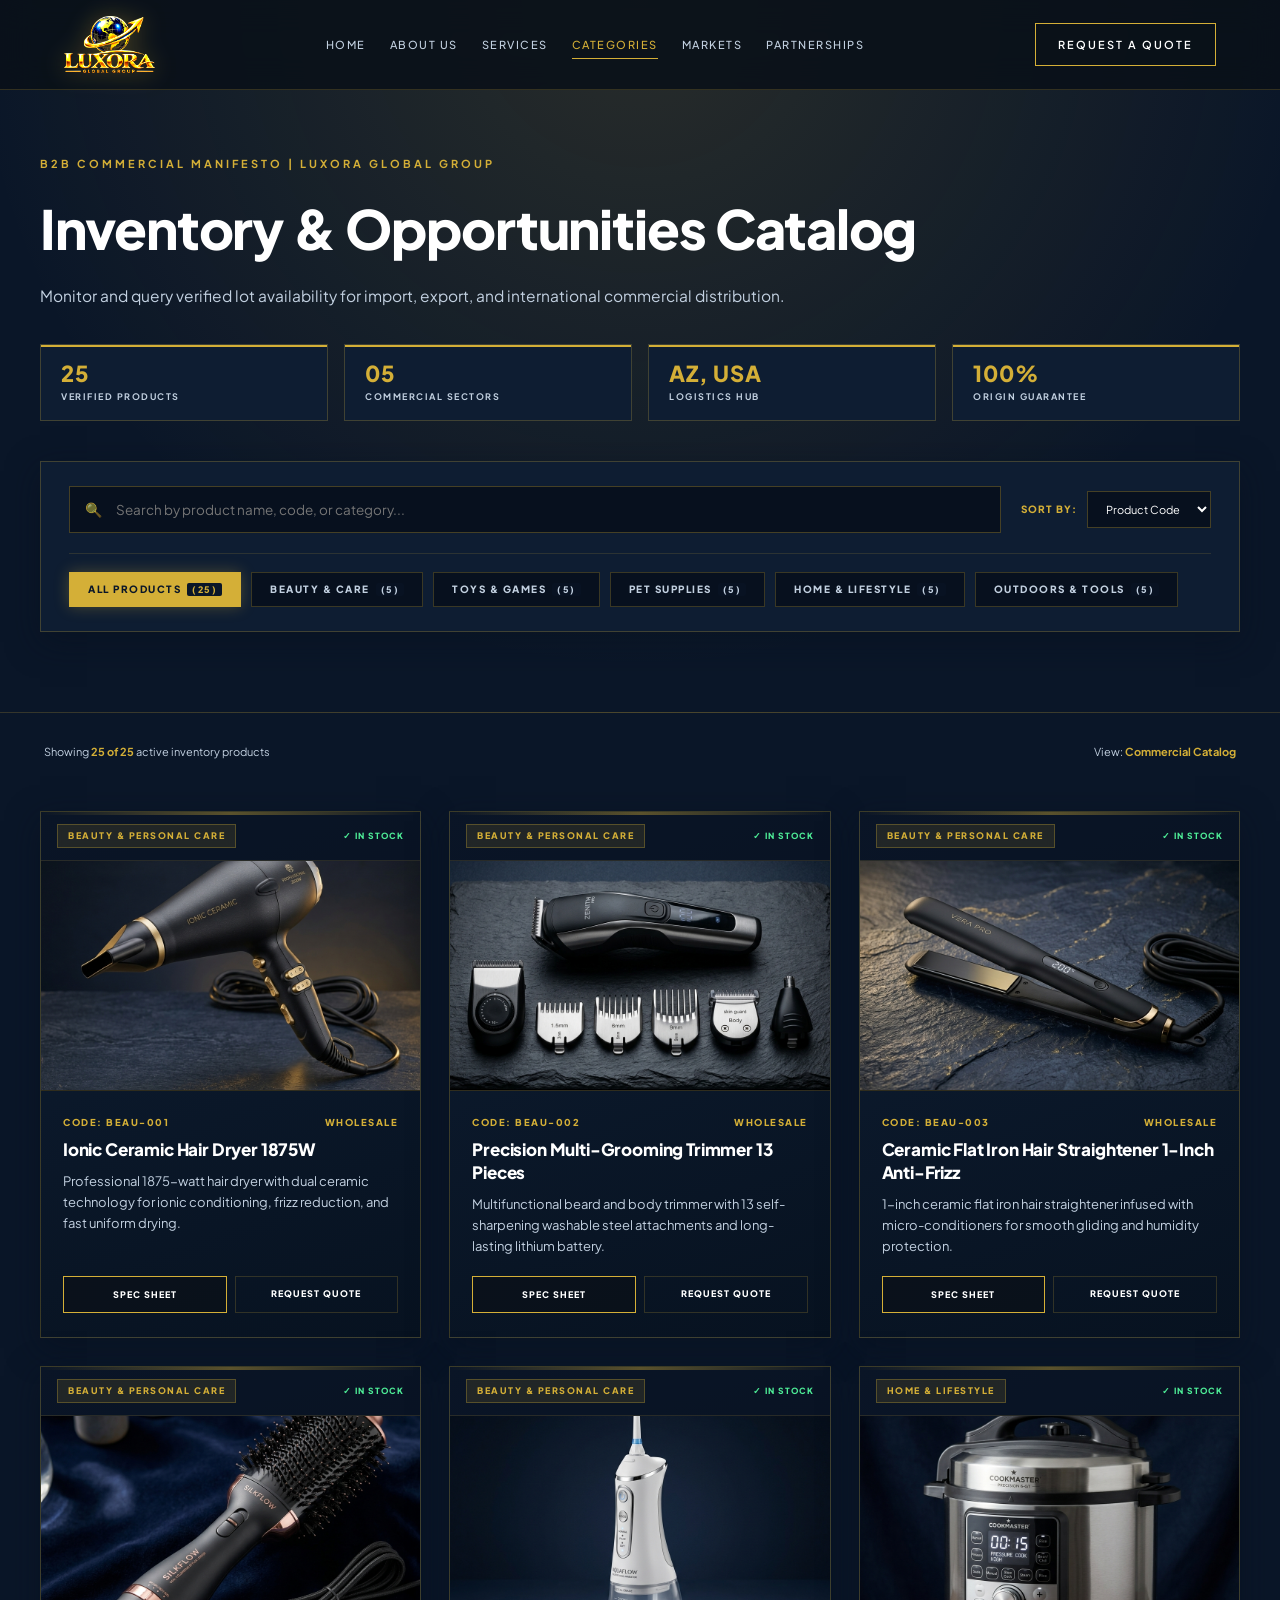
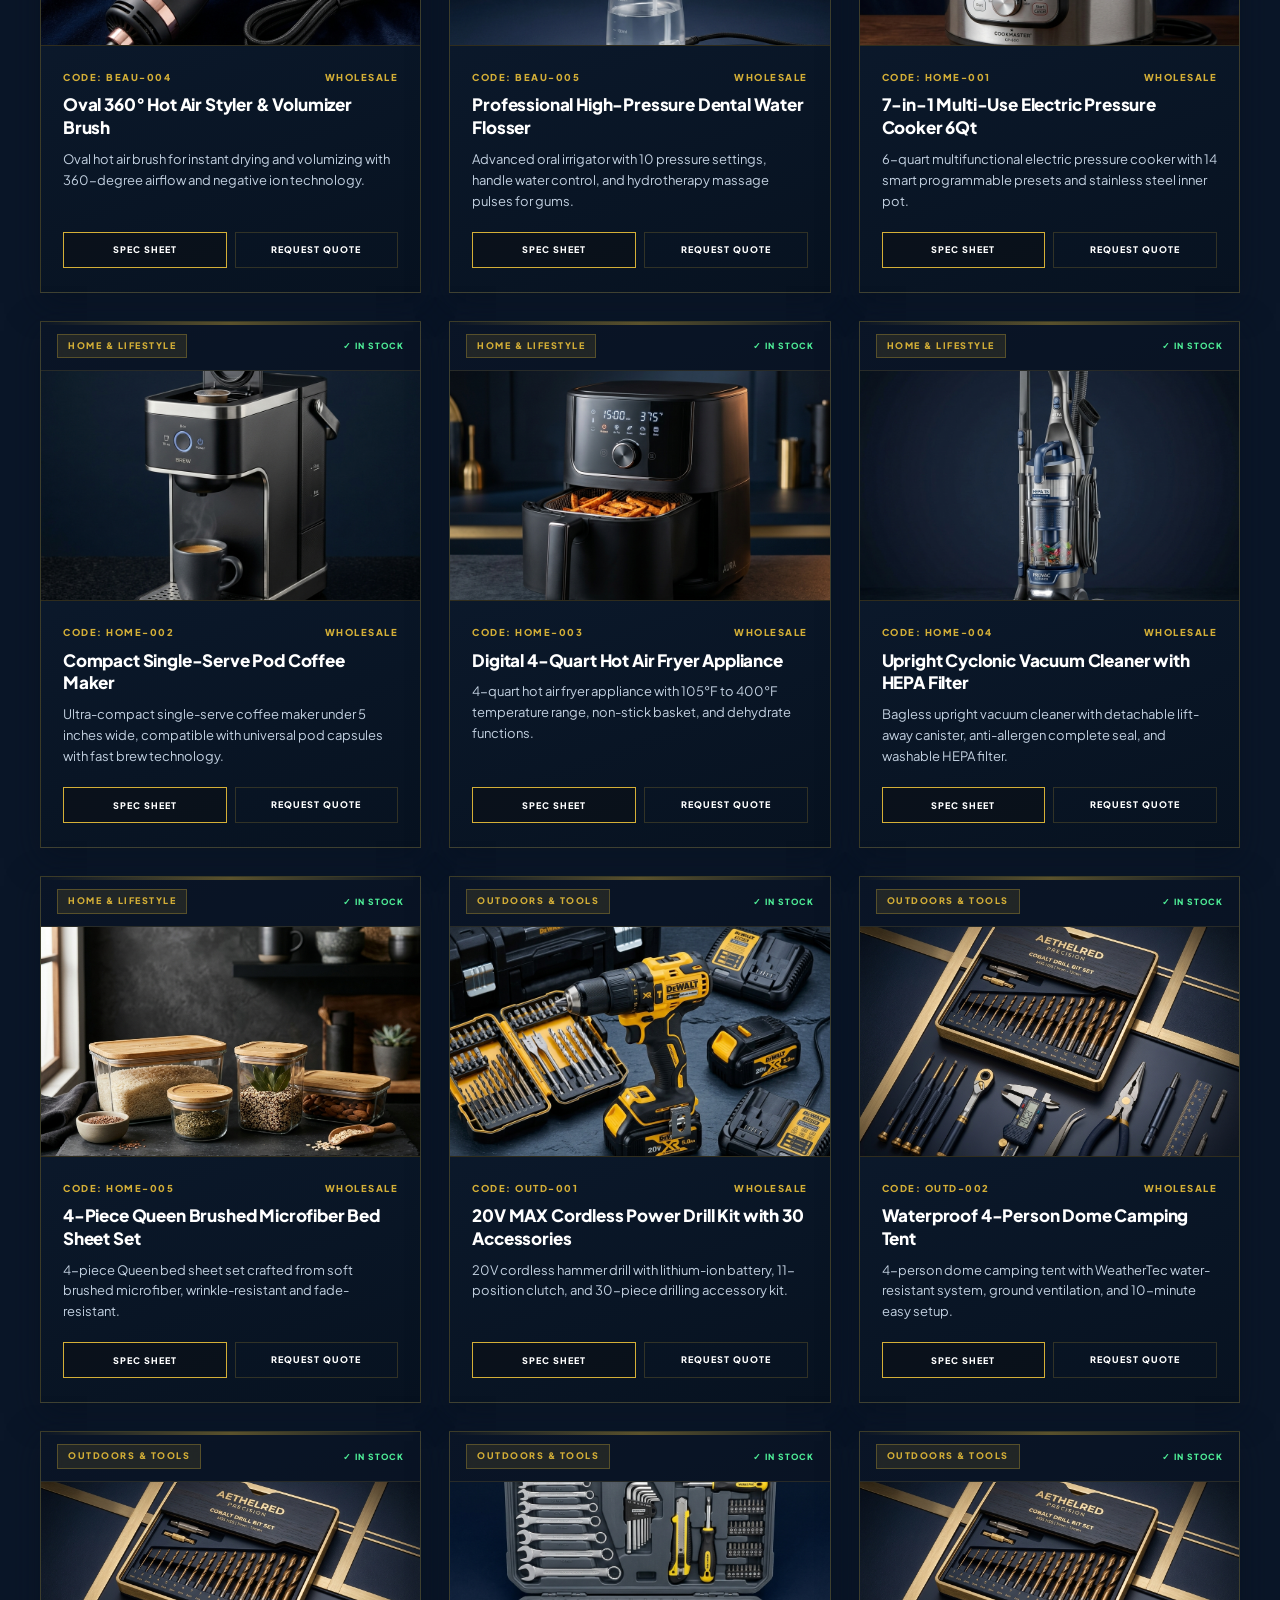
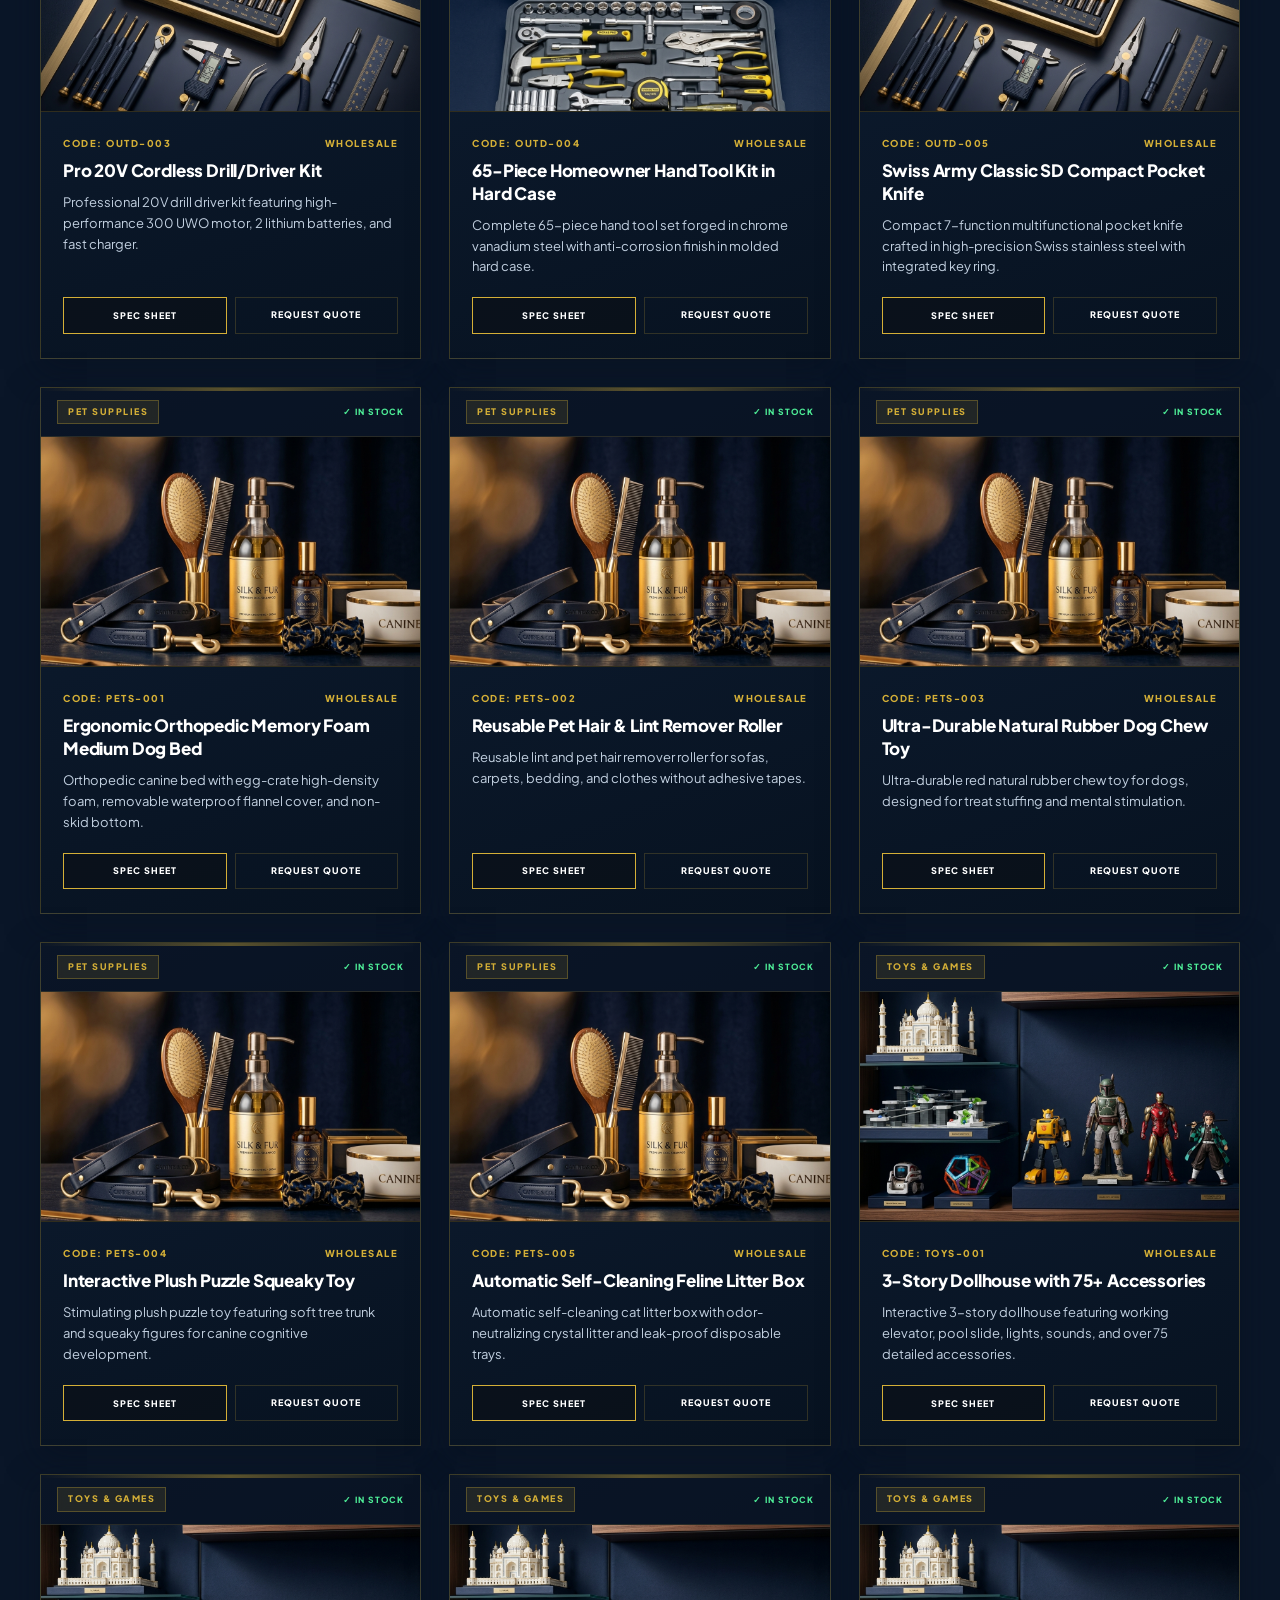
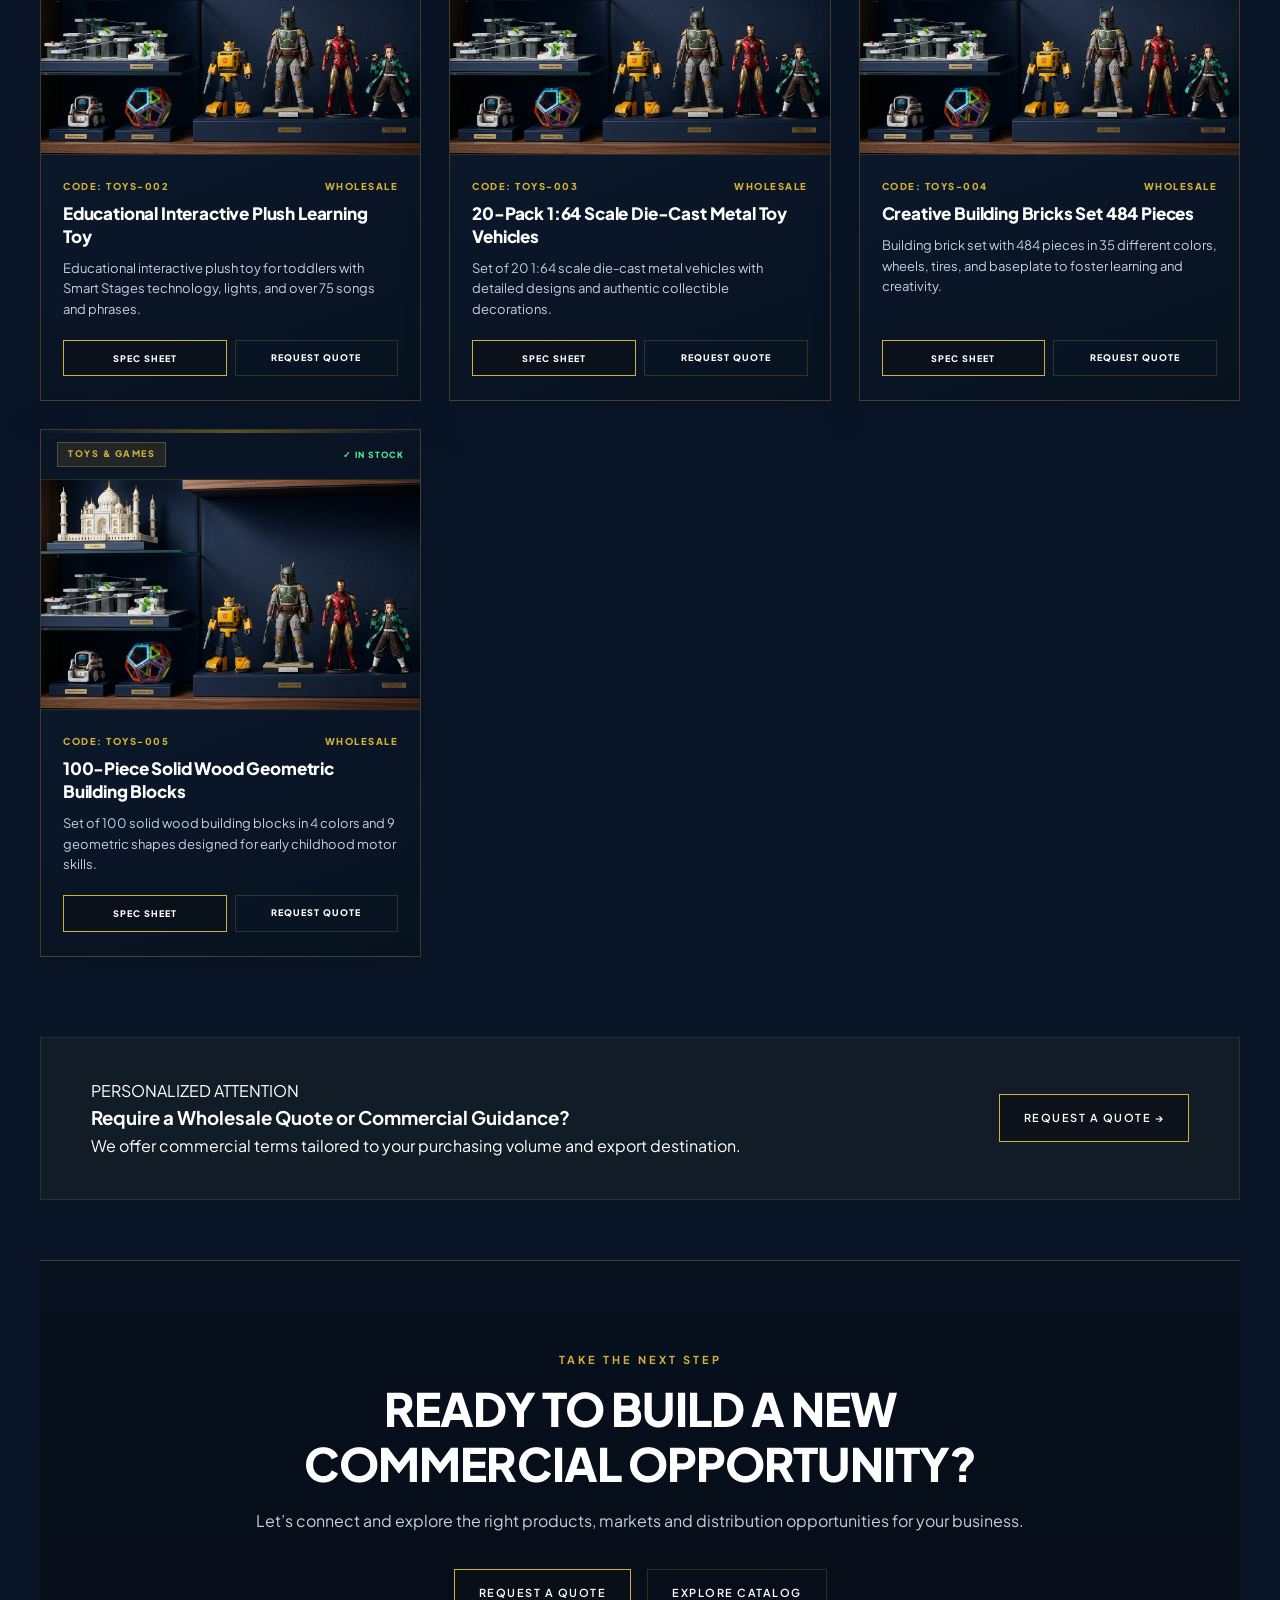
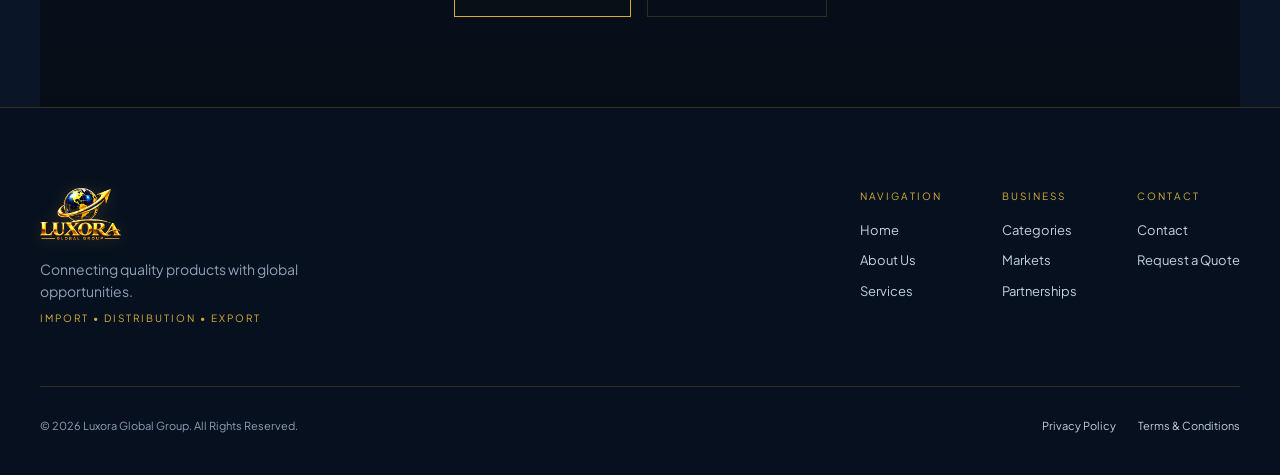
==== commit e0ee1f89: "Master corporate audit and redesign: WHY LUXORA 4-pillar grid, HOW WE WORK 4-step pipeline, and PRE-" ====
--- a/catalog.html
+++ b/catalog.html
@@ -131,6 +131,27 @@
                     </div>
                     <a href="contact.html" class="btn btn-primary">REQUEST A QUOTE →</a>
                 </div>
+        <!-- =========================================
+             PRE-FOOTER FINAL CTA
+        ========================================== -->
+        <section class="pre-footer-cta reveal">
+            <div class="pre-footer-cta-container">
+                <span class="section-number" style="display: block; margin-bottom: 12px;">TAKE THE NEXT STEP</span>
+                <h2>
+                    READY TO BUILD A NEW COMMERCIAL OPPORTUNITY?
+                </h2>
+                <p>
+                    Let’s connect and explore the right products, markets and distribution opportunities for your business.
+                </p>
+
+                <div class="pre-footer-actions">
+                    <a href="contact.html" class="btn btn-primary">
+                        REQUEST A QUOTE
+                    </a>
+                    <a href="catalog.html" class="btn btn-outline">
+                        EXPLORE CATALOG
+                    </a>
+                </div>
             </div>
         </section>
     </main>
--- a/css/style.css
+++ b/css/style.css
@@ -321,12 +321,17 @@
     font-family: var(--font-mono);
     font-size: 11px;
     font-weight: 600;
-    letter-spacing: 2px;
+    letter-spacing: 1.5px;
     text-transform: uppercase;
-    padding: 16px 28px;
+    padding: 14px 24px;
     border-radius: 0;
     cursor: pointer;
     transition: all 0.3s ease;
+    box-sizing: border-box !important;
+    max-width: 100% !important;
+    white-space: normal !important;
+    word-break: break-word !important;
+    text-align: center;
 }
 
 .btn-primary {
@@ -407,11 +412,12 @@
 ========================================= */
 
 .hero {
-    min-height: 100vh;
+    min-height: auto;
     position: relative;
     display: flex;
-    align-items: center;
-    padding: 160px 8% 120px;
+    flex-direction: column;
+    justify-content: space-between;
+    padding: 160px 8% 0 8%;
     overflow: hidden;
     background-color: #0a1628;
     background-image:
@@ -437,6 +443,7 @@
     position: relative;
     z-index: 5;
     width: 100%;
+    margin-bottom: 50px;
 }
 
 .hero-content {
@@ -593,19 +600,19 @@
 
 /* Hero Bottom Ticker Bar */
 .hero-bottom {
-    position: absolute;
-    bottom: 0;
-    left: 0;
-    right: 0;
+    position: relative;
+    width: 100%;
+    margin-top: auto;
     background: rgba(6, 11, 16, 0.96);
     border-top: 1px solid var(--border);
     display: flex;
     justify-content: space-around;
-    padding: 16px 5%;
+    padding: 18px 5%;
     font-family: var(--font-mono);
     font-size: 11px;
     letter-spacing: 2px;
     text-transform: uppercase;
+    z-index: 6;
 }
 
 .hero-bottom div {
@@ -1002,17 +1009,22 @@
 
 .service-card-top {
     display: flex;
-    justify-content: space-between;
-    align-items: center;
-    border-bottom: 1px solid var(--border);
+    justify-content: center;
+    align-items: center;
+    gap: 12px;
+    border-bottom: 1px solid rgba(212, 175, 55, 0.2);
     padding-bottom: 14px;
     margin-bottom: 16px;
+    width: 100%;
 }
 
 .service-meta-badge {
-    display: flex;
+    display: inline-flex;
     align-items: center;
     gap: 8px;
+    background: rgba(10, 17, 24, 0.7);
+    border: 1px solid rgba(212, 175, 55, 0.3);
+    padding: 4px 10px;
 }
 
 .service-number {
@@ -1021,8 +1033,8 @@
     font-size: 12px;
     font-weight: 800;
     letter-spacing: 2px;
-    background: rgba(212, 175, 55, 0.12);
-    border: 1px solid rgba(212, 175, 55, 0.25);
+    background: rgba(212, 175, 55, 0.15);
+    border: 1px solid rgba(212, 175, 55, 0.3);
     padding: 3px 8px;
 }
 
@@ -1036,14 +1048,17 @@
 }
 
 .service-icon {
-    width: 38px;
-    height: 38px;
-    background: rgba(212, 175, 55, 0.1);
-    border: 1px solid rgba(212, 175, 55, 0.25);
+    width: 36px;
+    height: 36px;
+    min-width: 36px;
+    background: rgba(212, 175, 55, 0.15);
+    border: 1px solid var(--gold);
     display: flex;
     align-items: center;
     justify-content: center;
     color: var(--gold);
+    box-shadow: 0 0 12px rgba(212, 175, 55, 0.25);
+    flex-shrink: 0;
     transition: transform 0.3s ease, background 0.3s ease;
 }
 
@@ -1157,36 +1172,49 @@
 }
 
 .categories-grid.five-categories {
-    display: flex !important;
-    flex-direction: row !important;
-    flex-wrap: nowrap !important;
-    gap: 12px !important;
-    margin-top: 50px;
+    display: grid !important;
+    grid-template-columns: repeat(5, 1fr) !important;
+    gap: 16px !important;
+    margin-top: 40px;
     width: 100%;
+}
+
+@media (max-width: 1200px) {
+    .categories-grid.five-categories {
+        grid-template-columns: repeat(3, 1fr) !important;
+    }
 }
 
 @media (max-width: 768px) {
     .categories-grid.five-categories {
-        flex-direction: column !important;
-        gap: 16px !important;
+        grid-template-columns: 1fr !important;
+        gap: 14px !important;
     }
 }
 
 .category-card {
-    flex: 1 1 0 !important;
-    min-width: 0 !important;
+    width: 100% !important;
     background: linear-gradient(160deg, #0e1d32 0%, #071220 100%) !important;
     border: 1px solid rgba(212, 175, 55, 0.25) !important;
-    padding: 22px 14px !important;
+    padding: 0 0 22px 0 !important;
     border-radius: 0 !important;
-    display: flex;
-    flex-direction: column;
-    justify-content: space-between;
-    min-height: 310px;
+    display: flex !important;
+    flex-direction: column !important;
+    justify-content: space-between !important;
+    min-height: 380px;
     transition: background 0.3s ease, border-color 0.3s ease, transform 0.3s ease, box-shadow 0.3s ease;
     box-shadow: 0 10px 30px rgba(7, 16, 30, 0.5);
     position: relative;
     overflow: hidden;
+}
+
+.category-card-top,
+.category-card h3,
+.category-card p,
+.category-spec-chips,
+.category-bottom-tag {
+    margin-left: 18px !important;
+    margin-right: 18px !important;
 }
 
 .category-card-accent {
@@ -1234,13 +1262,14 @@
 
 .category-card-top {
     display: flex;
-    justify-content: space-between;
-    align-items: center;
-    gap: 6px;
-    border-bottom: 1px solid var(--border);
+    justify-content: center;
+    align-items: center;
+    gap: 12px;
+    border-bottom: 1px solid rgba(212, 175, 55, 0.2);
     padding-bottom: 12px;
     margin-bottom: 16px;
     width: 100%;
+    text-align: center;
 }
 
 .category-meta-badge {
@@ -1484,39 +1513,174 @@
 .map-region.global { align-self: flex-end; }
 
 /* =========================================
-   ALIANZAS / PARTNERSHIPS
+   WHY LUXORA (4 CORPORATE PILLARS)
 ========================================= */
 
-.partner-banner {
-    padding: 110px 0;
-    background: radial-gradient(circle at 50% 50%, rgba(201, 162, 75, 0.1), transparent 70%), var(--black-soft);
-    border-top: 1px solid var(--border);
-    border-bottom: 1px solid var(--border);
+.why-luxora-section {
+    margin-top: 60px;
+    border-top: 1px solid rgba(212, 175, 55, 0.2);
+    padding-top: 50px;
+}
+
+.why-luxora-grid {
+    display: grid;
+    grid-template-columns: repeat(4, 1fr);
+    gap: 20px;
+    margin-top: 35px;
+}
+
+.why-pillar-card {
+    background: #0E1D32;
+    border: 1px solid rgba(212, 175, 55, 0.25);
+    padding: 28px 24px;
+    position: relative;
+    transition: all 0.35s ease;
+}
+
+.why-pillar-card:hover {
+    border-color: var(--gold);
+    transform: translateY(-5px);
+    box-shadow: 0 14px 32px rgba(7, 16, 30, 0.7), 0 0 20px rgba(212, 175, 55, 0.2);
+}
+
+.why-pillar-num {
+    font-family: var(--font-mono);
+    font-size: 13px;
+    font-weight: 800;
+    color: var(--gold);
+    letter-spacing: 2px;
+    display: block;
+    margin-bottom: 12px;
+}
+
+.why-pillar-card h3 {
+    font-family: var(--font-sans);
+    font-size: 15px;
+    font-weight: 800;
+    color: var(--white);
+    letter-spacing: 1px;
+    margin-bottom: 12px;
+    text-transform: uppercase;
+}
+
+.why-pillar-card p {
+    color: var(--gray-light);
+    font-size: 13.5px;
+    line-height: 1.6;
+}
+
+/* =========================================
+   HOW WE WORK (4-STEP PIPELINE PROCESS)
+========================================= */
+
+.how-we-work-grid {
+    display: grid;
+    grid-template-columns: repeat(4, 1fr);
+    gap: 24px;
+    position: relative;
+    margin-top: 50px;
+}
+
+.work-step-card {
+    background: #0E1D32;
+    border: 1px solid rgba(212, 175, 55, 0.25);
+    padding: 32px 24px;
+    position: relative;
+    transition: all 0.35s ease;
+    z-index: 2;
+}
+
+.work-step-card:hover {
+    border-color: var(--gold);
+    transform: translateY(-5px);
+    box-shadow: 0 14px 32px rgba(7, 16, 30, 0.7), 0 0 20px rgba(212, 175, 55, 0.2);
+}
+
+.work-step-num {
+    font-family: var(--font-mono);
+    font-size: 14px;
+    font-weight: 800;
+    color: var(--gold);
+    letter-spacing: 2px;
+    background: rgba(212, 175, 55, 0.12);
+    border: 1px solid rgba(212, 175, 55, 0.3);
+    padding: 4px 10px;
+    display: inline-block;
+    margin-bottom: 16px;
+}
+
+.work-step-card h3 {
+    font-family: var(--font-sans);
+    font-size: 18px;
+    font-weight: 800;
+    color: var(--white);
+    letter-spacing: 1.5px;
+    margin-bottom: 12px;
+    text-transform: uppercase;
+}
+
+.work-step-card p {
+    color: var(--gray-light);
+    font-size: 14px;
+    line-height: 1.65;
+}
+
+/* =========================================
+   PRE-FOOTER CTA SECTION
+========================================= */
+
+.pre-footer-cta {
+    padding: 90px 0;
+    background: linear-gradient(180deg, #07101E 0%, #060D17 100%);
+    border-top: 1px solid rgba(212, 175, 55, 0.3);
     text-align: center;
 }
 
-.partner-content {
-    max-width: 800px;
+.pre-footer-cta-container {
+    max-width: 820px;
     margin: 0 auto;
-}
-
-.partner-content h2 {
+    padding: 0 20px;
+}
+
+.pre-footer-cta h2 {
     font-family: var(--font-sans);
-    font-size: clamp(32px, 4vw, 52px);
-    font-weight: 800;
-    color: var(--white);
-    margin-top: 10px;
-    line-height: 1.15;
-    letter-spacing: -0.025em;
-}
-
-.partner-content h2 span {
+    font-size: clamp(28px, 4vw, 46px);
+    font-weight: 800;
+    color: var(--white);
+    line-height: 1.2;
+    letter-spacing: -0.02em;
+    margin-bottom: 16px;
+}
+
+.pre-footer-cta h2 span {
+    color: var(--gold);
     display: block;
-    font-family: var(--font-sans);
-    font-style: normal;
-    font-weight: 800;
-    color: var(--gold);
-    margin-top: 4px;
+    margin-top: 6px;
+}
+
+.pre-footer-cta p {
+    color: var(--gray-light);
+    font-size: 16px;
+    line-height: 1.7;
+    margin-bottom: 35px;
+}
+
+.pre-footer-actions {
+    display: flex;
+    justify-content: center;
+    align-items: center;
+    gap: 16px;
+    flex-wrap: wrap;
+}
+
+/* Reduced Motion Support */
+@media (prefers-reduced-motion: reduce) {
+    *, ::before, ::after {
+        animation-duration: 0.01ms !important;
+        animation-iteration-count: 1 !important;
+        transition-duration: 0.01ms !important;
+        scroll-behavior: auto !important;
+    }
 }
 
 .partner-content p {
@@ -2087,19 +2251,26 @@
 }
 
 .product-actions {
-    display: flex;
+    display: grid;
+    grid-template-columns: repeat(auto-fit, minmax(110px, 1fr));
     gap: 8px;
+    width: 100%;
     margin-top: auto;
+    box-sizing: border-box;
 }
 
 .product-actions .btn {
-    flex: 1;
-    padding: 11px 8px;
+    width: 100%;
+    padding: 10px 6px;
     font-family: var(--font-mono);
     font-size: 9px;
     font-weight: 800;
-    letter-spacing: 1.2px;
+    letter-spacing: 1px;
     text-align: center;
+    justify-content: center;
+    box-sizing: border-box;
+    white-space: normal !important;
+    word-break: break-word !important;
 }
 
 /* 4-Step Order Workflow */
@@ -2331,19 +2502,26 @@
 }
 
 .product-actions {
-    display: flex;
-    gap: 10px;
+    display: grid;
+    grid-template-columns: repeat(auto-fit, minmax(110px, 1fr));
+    gap: 8px;
+    width: 100%;
     margin-top: auto;
+    box-sizing: border-box;
 }
 
 .product-actions .btn {
-    flex: 1;
-    padding: 12px 10px;
-    font-family: var(--font-mono);
-    font-size: 9.5px;
-    font-weight: 800;
-    letter-spacing: 1.5px;
+    width: 100%;
+    padding: 10px 6px;
+    font-family: var(--font-mono);
+    font-size: 9px;
+    font-weight: 800;
+    letter-spacing: 1px;
     text-align: center;
+    justify-content: center;
+    box-sizing: border-box;
+    white-space: normal !important;
+    word-break: break-word !important;
 }
 
 /* Modal Datasheet Overlay */
@@ -2951,12 +3129,12 @@
 ========================================= */
 
 .category-card-thumb {
-    width: calc(100% + 28px);
-    height: 105px;
+    width: 100% !important;
+    height: 180px !important;
     position: relative;
     overflow: hidden;
-    margin: -22px -14px 14px -14px;
-    border-bottom: 1px solid rgba(212, 175, 55, 0.25);
+    margin: 0 0 18px 0 !important;
+    border-bottom: 1px solid rgba(212, 175, 55, 0.3);
     background: #060d17;
 }
 
@@ -2964,6 +3142,8 @@
     width: 100%;
     height: 100%;
     object-fit: cover;
+    object-position: center;
+    display: block;
     transition: transform 0.5s cubic-bezier(0.16, 1, 0.3, 1);
 }
 
@@ -2974,14 +3154,61 @@
 .category-card-overlay {
     position: absolute;
     inset: 0;
-    background: linear-gradient(to bottom, rgba(7, 16, 30, 0.2) 0%, rgba(7, 16, 30, 0.85) 100%);
+    background: linear-gradient(to bottom, rgba(7, 16, 30, 0.05) 0%, rgba(7, 16, 30, 0.35) 100%);
     pointer-events: none;
+}
+
+/* =========================================
+   EXECUTIVE ANIMATION SUITE & MICRO-INTERACTIONS
+========================================= */
+
+@keyframes routePulse {
+    0%, 100% { stroke-dashoffset: 0; opacity: 0.65; }
+    50% { stroke-dashoffset: -40; opacity: 1; }
+}
+
+@keyframes btnShimmer {
+    0% { left: -100%; opacity: 0; }
+    50% { opacity: 0.8; }
+    100% { left: 180%; opacity: 0; }
+}
+
+@keyframes pulseDot {
+    0%, 100% { transform: scale(1); opacity: 0.8; box-shadow: 0 0 10px var(--gold); }
+    50% { transform: scale(1.3); opacity: 1; box-shadow: 0 0 24px var(--gold); }
+}
+
+.map-routes-svg path {
+    stroke-dasharray: 6 4;
+    animation: routePulse 10s linear infinite;
+}
+
+.btn-primary, .btn-outline, .nav-cta {
+    position: relative;
+    overflow: hidden;
+}
+
+.btn-primary::after, .btn-outline::after, .nav-cta::after {
+    content: '';
+    position: absolute;
+    top: 0;
+    left: -100%;
+    width: 60%;
+    height: 100%;
+    background: linear-gradient(90deg, transparent, rgba(255, 255, 255, 0.25), transparent);
+    transform: skewX(-20deg);
+    pointer-events: none;
+}
+
+.btn-primary:hover::after, .btn-outline:hover::after, .nav-cta:hover::after {
+    animation: btnShimmer 0.85s cubic-bezier(0.16, 1, 0.3, 1) forwards;
 }
 
 .reveal {
     opacity: 0;
-    transform: translateY(24px);
-    transition: opacity 0.7s cubic-bezier(0.16, 1, 0.3, 1), transform 0.7s cubic-bezier(0.16, 1, 0.3, 1);
+    transform: translateY(28px);
+    transition: opacity 0.8s cubic-bezier(0.16, 1, 0.3, 1), transform 0.8s cubic-bezier(0.16, 1, 0.3, 1);
+    will-change: opacity, transform;
 }
 
 .reveal.visible {
@@ -2989,32 +3216,577 @@
     transform: translateY(0);
 }
 
+.reveal-left {
+    opacity: 0;
+    transform: translateX(-35px);
+    transition: opacity 0.8s cubic-bezier(0.16, 1, 0.3, 1), transform 0.8s cubic-bezier(0.16, 1, 0.3, 1);
+    will-change: opacity, transform;
+}
+
+.reveal-left.visible {
+    opacity: 1;
+    transform: translateX(0);
+}
+
+.reveal-right {
+    opacity: 0;
+    transform: translateX(35px);
+    transition: opacity 0.8s cubic-bezier(0.16, 1, 0.3, 1), transform 0.8s cubic-bezier(0.16, 1, 0.3, 1);
+    will-change: opacity, transform;
+}
+
+.reveal-right.visible {
+    opacity: 1;
+    transform: translateX(0);
+}
+
+.service-card, .category-card, .market-exec-card, .partner-pillar-card, .product-card {
+    transition: transform 0.35s cubic-bezier(0.16, 1, 0.3, 1), border-color 0.35s ease, box-shadow 0.35s ease, background-color 0.35s ease !important;
+}
+
+.service-card:hover, .category-card:hover, .market-exec-card:hover, .partner-pillar-card:hover, .product-card:hover {
+    transform: translateY(-4px) scale(1.01) !important;
+    border-color: var(--gold) !important;
+    box-shadow: 0 14px 32px rgba(7, 16, 30, 0.7), 0 0 20px rgba(212, 175, 55, 0.2) !important;
+}
+
 /* =========================================
-   RESPONSIVE BREAKPOINTS
+   COMPREHENSIVE MOBILE & TABLET RESPONSIVE SYSTEM
 ========================================= */
 
+@media (max-width: 1200px) {
+    .section-container {
+        padding-left: 5%;
+        padding-right: 5%;
+    }
+    
+    .five-categories {
+        grid-template-columns: repeat(3, 1fr);
+    }
+    
+    .partner-pillars-grid {
+        grid-template-columns: repeat(2, 1fr);
+    }
+    
+    .markets-executive-grid {
+        grid-template-columns: repeat(2, 1fr);
+    }
+}
+
 @media (max-width: 1024px) {
-    .nav-links, .nav-cta { display: none; }
-    .menu-toggle { display: flex; }
-
-    .hero { padding: 140px 6% 100px; }
-    .hero-network { display: none; }
-
-    .about-grid, .contact-grid {
+    .navbar {
+        padding: 16px 5%;
+    }
+
+    .nav-links, .nav-cta {
+        display: none !important;
+    }
+
+    .menu-toggle {
+        display: flex !important;
+    }
+
+    .hero {
+        padding: 140px 5% 80px;
+        min-height: auto;
+    }
+
+    .hero-content h1 {
+        font-size: clamp(30px, 6vw, 50px);
+    }
+
+    .about-grid, 
+    .contact-grid {
         grid-template-columns: 1fr;
         gap: 40px;
     }
 
-    .editorial-report-grid {
+    .corporate-strategy-grid {
         grid-template-columns: 1fr;
-        gap: 40px;
+        gap: 24px;
+    }
+
+    .four-services {
+        grid-template-columns: repeat(2, 1fr);
+    }
+
+    .five-categories {
+        grid-template-columns: repeat(2, 1fr);
+    }
+
+    .markets-executive-grid {
+        grid-template-columns: 1fr;
+    }
+
+    .catalog-grid {
+        grid-template-columns: repeat(2, 1fr);
     }
 }
 
 @media (max-width: 768px) {
-    .form-row { grid-template-columns: 1fr; }
-    .categories-grid { grid-template-columns: 1fr; }
-    .hero-bottom { flex-direction: column; gap: 10px; align-items: center; text-align: center; }
-    .categories-cta, .about-cta-banner { padding: 30px 25px; flex-direction: column; align-items: flex-start; }
-    .contact-form-wrapper { padding: 30px 20px; }
-}
+    .section {
+        padding: 16px 0 !important;
+    }
+
+    .section-container {
+        padding-left: 12px !important;
+        padding-right: 12px !important;
+        width: 100% !important;
+        max-width: 100% !important;
+        box-sizing: border-box !important;
+    }
+
+    .hero {
+        padding: 85px 12px 0 12px !important;
+        min-height: auto !important;
+    }
+
+    .hero-container {
+        margin-bottom: 14px !important;
+    }
+
+    .hero-metadata-badge {
+        font-size: 8.5px;
+        letter-spacing: 1.2px;
+        margin-bottom: 10px !important;
+    }
+
+    .hero-content h1 {
+        font-size: clamp(23px, 6.5vw, 34px) !important;
+        line-height: 1.2 !important;
+    }
+
+    .hero-text {
+        font-size: 13.5px !important;
+        line-height: 1.5 !important;
+        margin-top: 10px !important;
+    }
+
+    .hero-actions {
+        flex-direction: column;
+        width: 100%;
+        gap: 8px !important;
+        margin-top: 16px !important;
+    }
+
+    .hero-actions .btn {
+        width: 100%;
+        text-align: center;
+        justify-content: center;
+        padding: 13px 16px;
+        border-radius: 8px !important;
+    }
+
+    .hero-bottom {
+        flex-direction: column;
+        gap: 10px;
+        align-items: flex-start;
+        padding: 14px 16px !important;
+        text-align: left;
+        border-radius: 10px !important;
+        margin-top: 12px !important;
+    }
+
+    .hero-bottom > div {
+        width: 100%;
+        justify-content: flex-start;
+    }
+
+    .section-heading.centered,
+    .section-heading {
+        margin-bottom: 14px !important;
+        padding: 0 4px !important;
+    }
+
+    .section-heading h2 {
+        font-size: clamp(22px, 6vw, 32px) !important;
+        line-height: 1.25 !important;
+    }
+
+    .section-heading p {
+        font-size: 13.5px !important;
+        margin-top: 8px !important;
+        line-height: 1.5 !important;
+    }
+
+    /* Mobile Rounded Card System (Matching Reference Screenshot) */
+    .service-card,
+    .market-exec-card,
+    .partner-pillar-card,
+    .about-indicators > div,
+    .contact-form-wrapper,
+    .mobile-hub-card,
+    .catalog-toolbar,
+    .product-card {
+        border-radius: 12px !important;
+        padding: 18px 16px !important;
+        margin-bottom: 12px !important;
+        box-shadow: 0 8px 24px rgba(0, 0, 0, 0.4) !important;
+        background: #0E1D32 !important;
+        border: 1px solid rgba(212, 175, 55, 0.3) !important;
+        width: 100% !important;
+        box-sizing: border-box !important;
+        min-height: auto !important;
+    }
+
+    .category-card {
+        border-radius: 12px !important;
+        padding: 0 0 18px 0 !important;
+        margin-bottom: 12px !important;
+        box-shadow: 0 8px 24px rgba(0, 0, 0, 0.4) !important;
+        background: #0E1D32 !important;
+        border: 1px solid rgba(212, 175, 55, 0.3) !important;
+        width: 100% !important;
+        box-sizing: border-box !important;
+        min-height: auto !important;
+        overflow: hidden !important;
+        display: flex !important;
+        flex-direction: column !important;
+    }
+
+    .category-card-thumb {
+        border-radius: 11px 11px 0 0 !important;
+        height: 170px !important;
+        margin: 0 0 14px 0 !important;
+        width: 100% !important;
+        position: relative !important;
+        overflow: hidden !important;
+        display: block !important;
+    }
+
+    .category-card-img {
+        width: 100% !important;
+        height: 100% !important;
+        object-fit: cover !important;
+        display: block !important;
+    }
+
+    .category-card-top,
+    .category-card h3,
+    .category-card p,
+    .category-spec-chips,
+    .category-bottom-tag {
+        margin-left: 16px !important;
+        margin-right: 16px !important;
+    }
+
+    .about-indicators {
+        grid-template-columns: 1fr;
+        gap: 10px;
+    }
+
+    .four-services {
+        grid-template-columns: 1fr;
+        gap: 12px;
+    }
+
+    .services-cta-banner {
+        flex-direction: column;
+        align-items: flex-start;
+        gap: 16px;
+        padding: 20px 16px !important;
+        border-radius: 12px !important;
+    }
+
+    .services-cta-banner .btn {
+        width: 100%;
+        text-align: center;
+        justify-content: center;
+        border-radius: 8px !important;
+    }
+
+    .five-categories {
+        grid-template-columns: 1fr;
+        gap: 12px;
+    }
+
+    .categories-cta {
+        flex-direction: column;
+        align-items: flex-start;
+        gap: 16px;
+        padding: 20px 16px !important;
+        border-radius: 12px !important;
+    }
+
+    .categories-cta .btn {
+        width: 100%;
+        text-align: center;
+        justify-content: center;
+        border-radius: 8px !important;
+    }
+
+    .markets-map-showcase {
+        padding: 16px 12px !important;
+        border-radius: 12px !important;
+    }
+
+    .map-showcase-header {
+        flex-direction: column;
+        align-items: flex-start;
+        gap: 8px;
+    }
+
+    .map-visual-container {
+        height: 220px;
+    }
+
+    .map-hub-pin .pin-card {
+        display: none !important;
+    }
+
+    .mobile-map-hubs {
+        display: flex !important;
+        flex-direction: column;
+        gap: 10px;
+        margin-top: 14px;
+        width: 100%;
+        box-sizing: border-box;
+    }
+
+    .mobile-hub-card {
+        padding: 14px 16px !important;
+        border-radius: 10px !important;
+        margin-bottom: 0 !important;
+    }
+
+    .green-text { color: #4EED97 !important; }
+    .blue-text { color: #58A6FF !important; }
+
+    .partner-pillars-grid {
+        grid-template-columns: 1fr;
+        gap: 12px;
+    }
+
+    .partner-cta-box {
+        flex-direction: column;
+        align-items: flex-start;
+        padding: 20px 16px !important;
+        border-radius: 12px !important;
+    }
+
+    .partner-cta-buttons {
+        width: 100%;
+    }
+
+    .partner-cta-buttons .btn {
+        width: 100%;
+        text-align: center;
+        justify-content: center;
+        border-radius: 8px !important;
+    }
+
+    .form-row {
+        grid-template-columns: 1fr;
+        gap: 12px;
+    }
+
+    .contact-form-wrapper {
+        padding: 20px 16px !important;
+        border-radius: 12px !important;
+    }
+
+    /* Catalog Responsive Adjustments */
+    .catalog-hero {
+        padding: 85px 12px 20px !important;
+    }
+
+    .catalog-stats-row {
+        grid-template-columns: repeat(2, 1fr);
+        gap: 10px;
+    }
+
+    .catalog-toolbar {
+        padding: 14px 12px !important;
+        margin: 16px 0 12px 0 !important;
+        width: 100% !important;
+        box-sizing: border-box !important;
+        overflow: hidden !important;
+        border-radius: 12px !important;
+    }
+
+    .catalog-toolbar-top {
+        flex-direction: column;
+        gap: 12px;
+        align-items: stretch;
+        width: 100% !important;
+        box-sizing: border-box !important;
+    }
+
+    .search-box {
+        min-width: 0 !important;
+        width: 100% !important;
+        max-width: 100% !important;
+        box-sizing: border-box !important;
+    }
+
+    .search-box input {
+        width: 100% !important;
+        max-width: 100% !important;
+        box-sizing: border-box !important;
+        font-size: 13px !important;
+        padding: 11px 14px 11px 40px !important;
+        border-radius: 8px !important;
+    }
+
+    .catalog-sort-box {
+        width: 100% !important;
+        justify-content: space-between;
+        box-sizing: border-box !important;
+    }
+
+    .catalog-sort-box select {
+        border-radius: 6px !important;
+    }
+
+    .category-pills {
+        display: flex !important;
+        flex-direction: row !important;
+        flex-wrap: nowrap !important;
+        overflow-x: auto !important;
+        white-space: nowrap !important;
+        width: 100% !important;
+        max-width: 100% !important;
+        box-sizing: border-box !important;
+        -webkit-overflow-scrolling: touch !important;
+        padding-top: 10px !important;
+        padding-bottom: 6px !important;
+        gap: 6px !important;
+    }
+
+    .pill-btn {
+        flex-shrink: 0 !important;
+        white-space: nowrap !important;
+        padding: 7px 12px !important;
+        font-size: 9px !important;
+        border-radius: 6px !important;
+    }
+
+    .category-pills::-webkit-scrollbar {
+        height: 3px;
+    }
+
+    .category-pills::-webkit-scrollbar-thumb {
+        background: var(--gold);
+        border-radius: 3px;
+    }
+
+    .catalog-status-bar {
+        flex-direction: column;
+        align-items: flex-start;
+        gap: 6px;
+    }
+
+    .catalog-grid {
+        grid-template-columns: 1fr;
+        gap: 12px;
+    }
+
+    .product-actions {
+        grid-template-columns: 1fr 1fr;
+        gap: 8px;
+    }
+
+    .product-actions .btn {
+        width: 100%;
+        border-radius: 6px !important;
+    }
+
+    .modal-content {
+        width: 94%;
+        padding: 20px 16px;
+        max-height: 88vh;
+        overflow-y: auto;
+        border-radius: 12px !important;
+    }
+
+    .modal-table th, .modal-table td {
+        padding: 8px 10px;
+        font-size: 12px;
+    }
+
+    .footer-top {
+        flex-direction: column;
+        gap: 24px;
+    }
+
+    .footer-links {
+        grid-template-columns: 1fr;
+        gap: 20px;
+    }
+
+    .footer-bottom {
+        flex-direction: column;
+        gap: 12px;
+        text-align: center;
+    }
+}
+
+@media (max-width: 480px) {
+    .section {
+        padding: 12px 0 !important;
+    }
+
+    .hero {
+        padding: 80px 10px 0 10px !important;
+    }
+
+    .hero-container {
+        margin-bottom: 12px !important;
+    }
+
+    .section-heading.centered,
+    .section-heading {
+        margin-bottom: 12px !important;
+    }
+
+    .category-card-thumb {
+        height: 140px !important;
+    }
+
+    .footer-top {
+        gap: 20px !important;
+    }
+
+    .footer-links {
+        gap: 16px !important;
+    }
+
+    .logo img {
+        height: 44px !important;
+        max-height: 44px !important;
+    }
+
+    .navbar.scrolled .logo img {
+        height: 40px !important;
+        max-height: 40px !important;
+    }
+
+    .hero-content h1 {
+        font-size: 22px !important;
+    }
+
+    .section-heading h2,
+    .contact-info h2 {
+        font-size: 22px !important;
+    }
+
+    .catalog-stats-row {
+        grid-template-columns: 1fr;
+    }
+
+    /* Prevent iOS auto-zoom on input focus */
+    input[type="text"],
+    input[type="email"],
+    input[type="tel"],
+    select,
+    textarea {
+        font-size: 16px !important;
+        border-radius: 8px !important;
+    }
+
+    .btn {
+        font-size: 10px !important;
+        padding: 12px 16px !important;
+        border-radius: 8px !important;
+    }
+}
